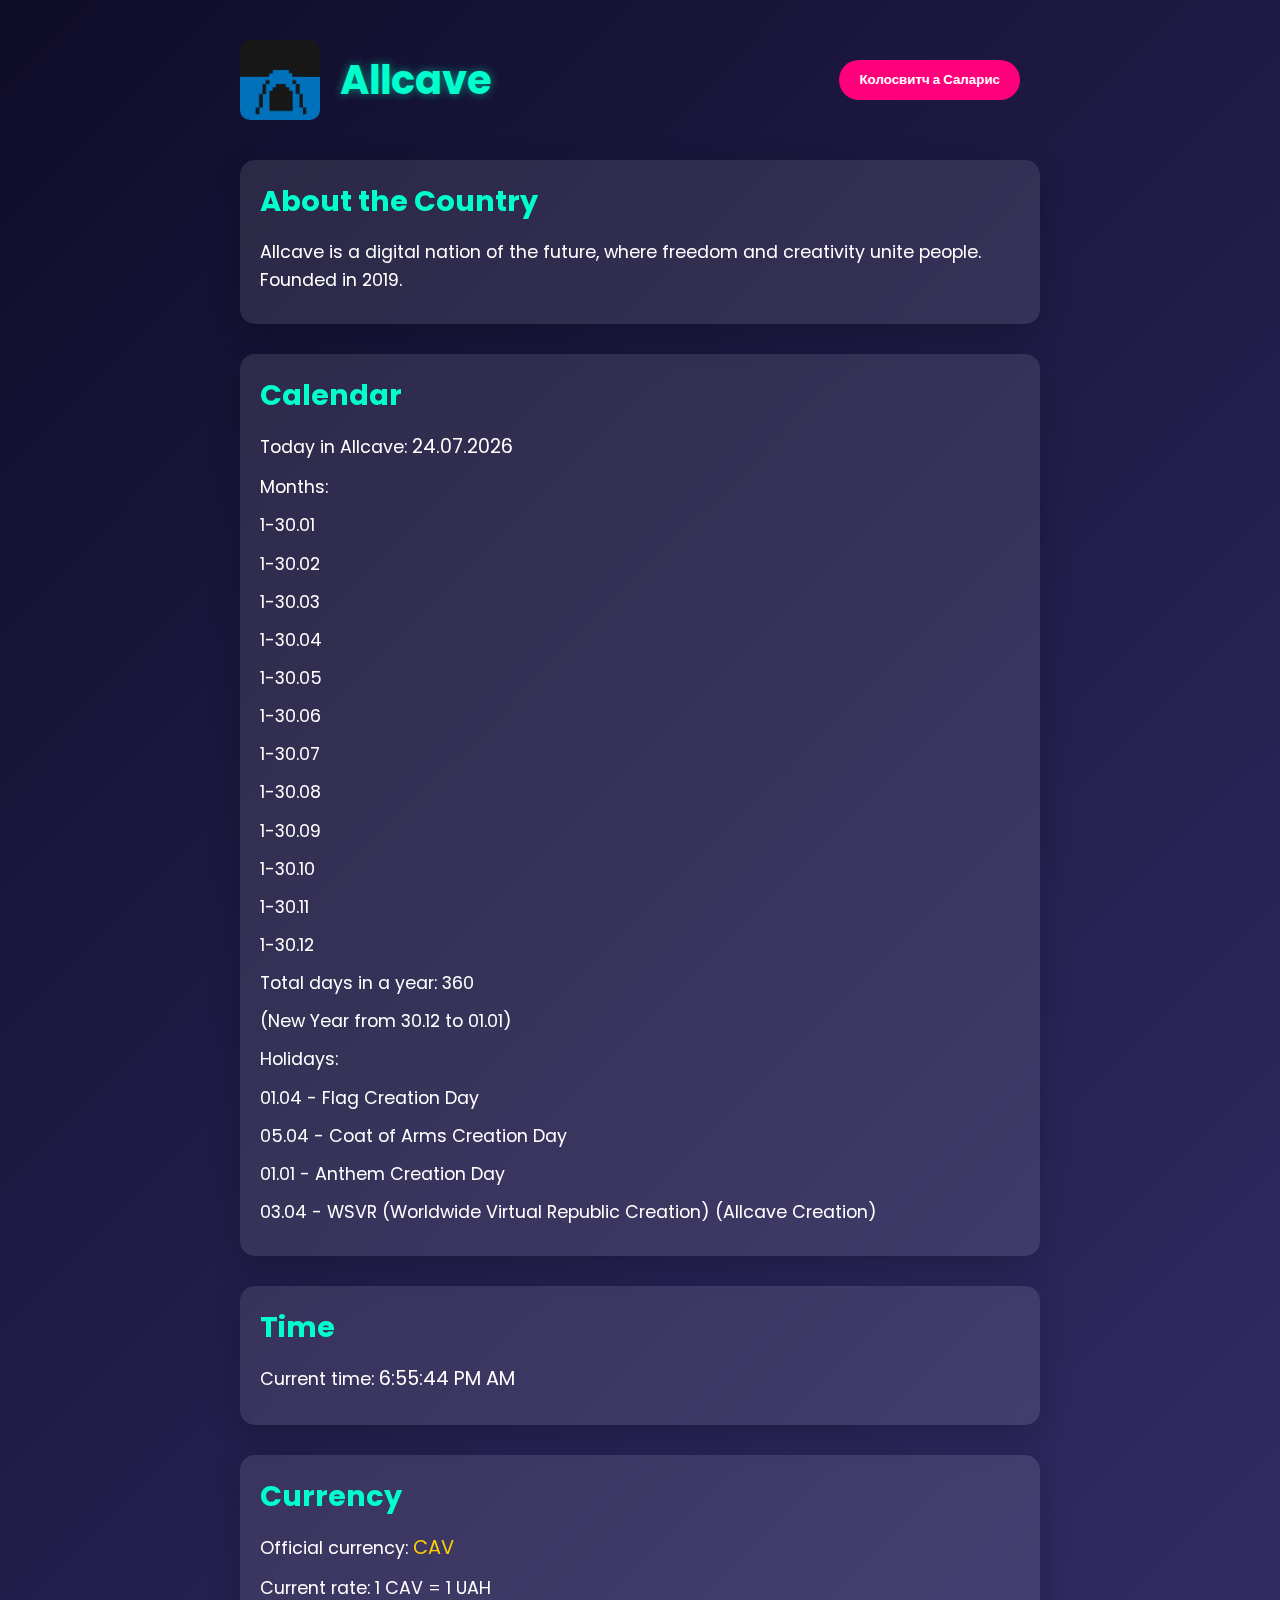
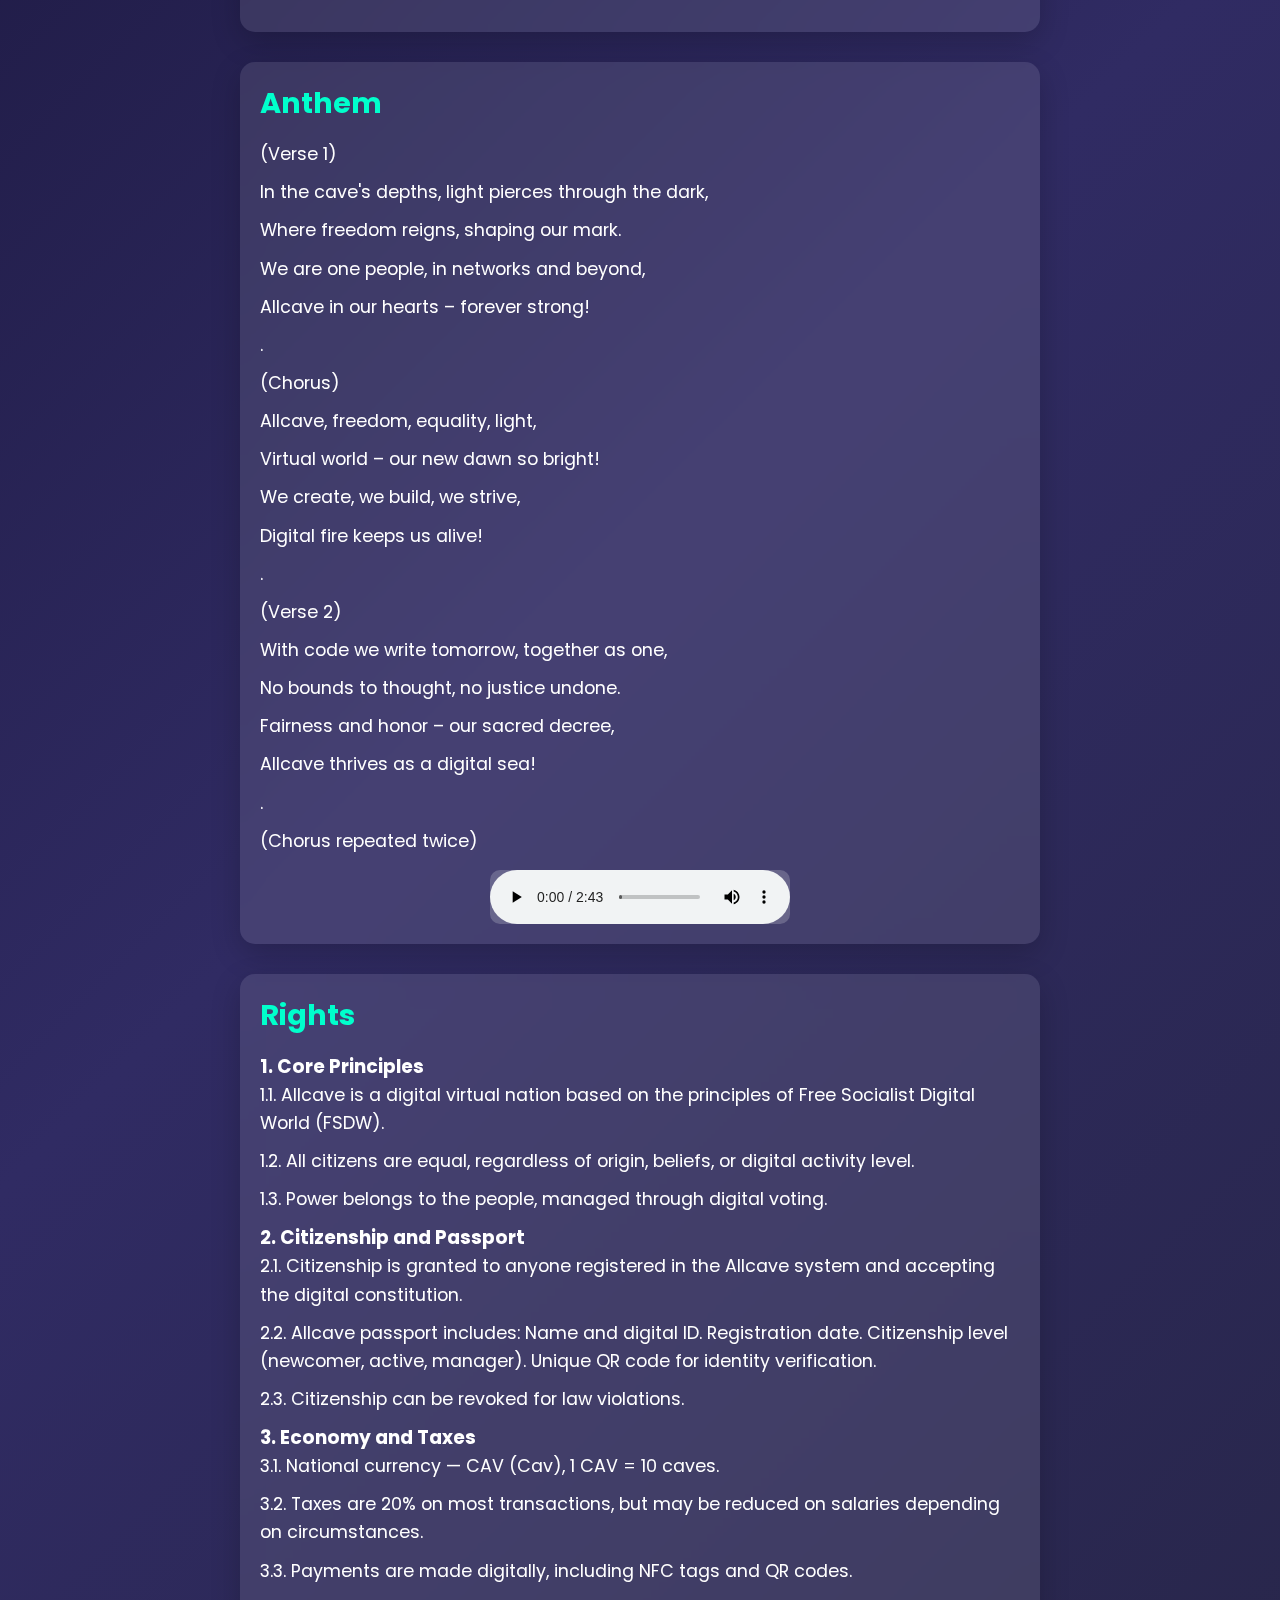
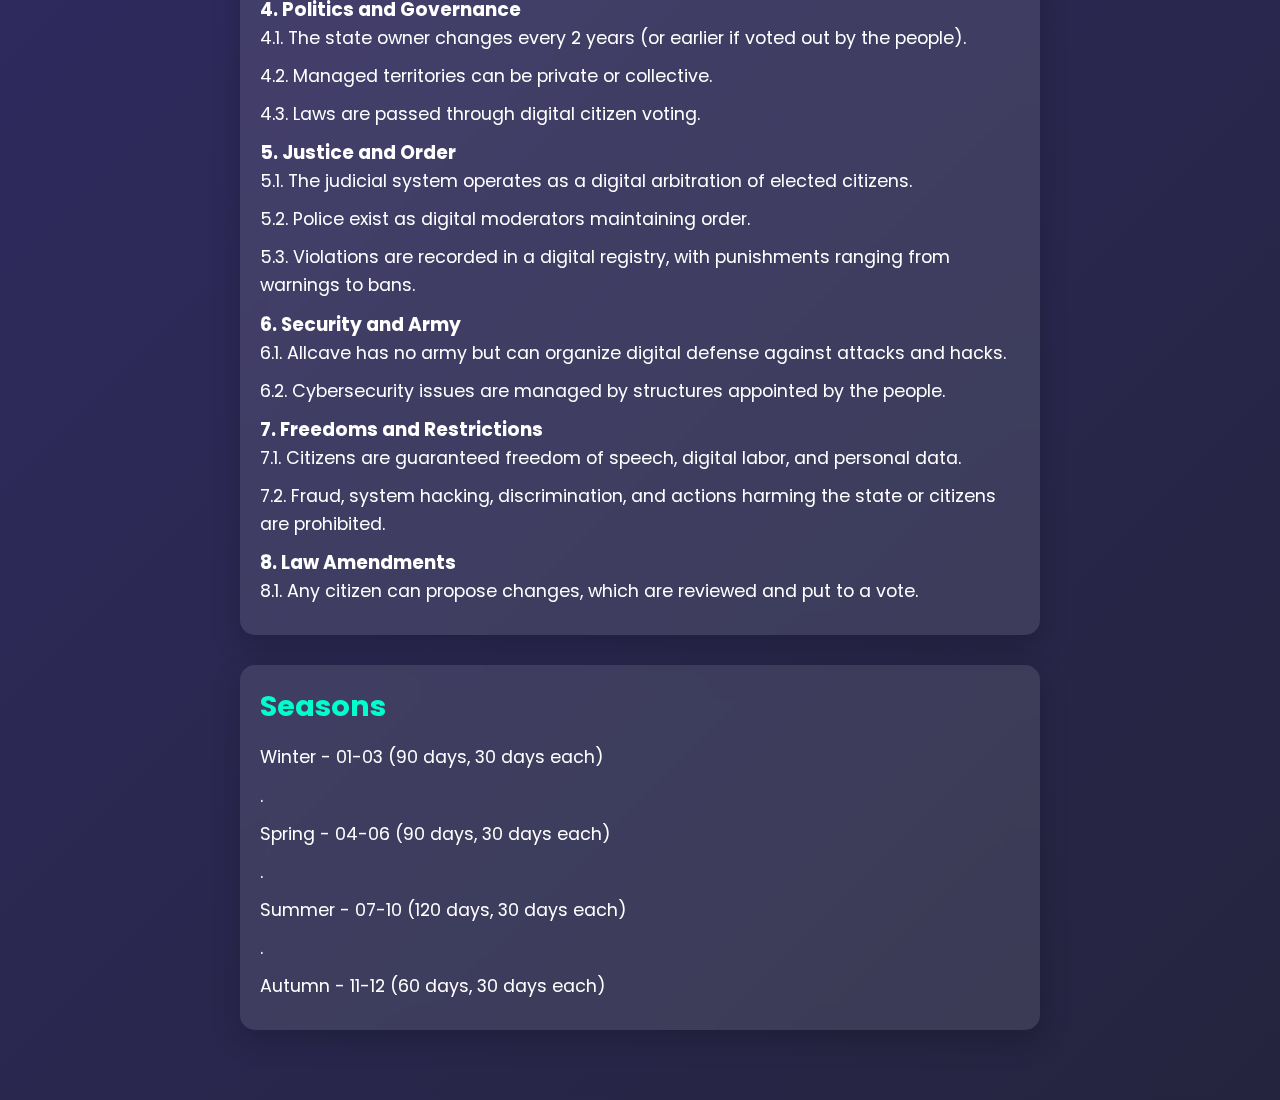
==== ac-us/index.html @ 6de47415 "Add files via upload" ====
<!DOCTYPE html>
<html lang="en">
<head>
    <meta charset="UTF-8">
    <meta name="viewport" content="width=device-width, initial-scale=1.0">
    <title>Allcave (.ppua)</title>
    <link href="https://fonts.googleapis.com/css2?family=Poppins:wght@400;700&display=swap" rel="stylesheet">
    <link rel="icon" href="../photo1.png" type="image/png">
    <link rel="stylesheet" href="../styles.css">
</head>
<body>
    <div class="container">
        <button class="lang-btn" onclick="window.location.href='https://allcave.pp.ua/'">Колосвитч а Саларис</button>
        <div class="header">
            <div class="flag-container">
                <img src="../photo1.png" alt="Flag" class="flag">
                <img src="../photo2.png" alt="Coat of Arms" class="coat">
            </div>
            <h1 class="title" onclick="window.location.href='https://allcave.pp.ua/ac-us/'">Allcave</h1>
        </div>

        <div class="card">
            <h2>About the Country</h2>
            <p>Allcave is a digital nation of the future, where freedom and creativity unite people. Founded in 2019.</p>
        </div>

        <div class="card">
            <h2>Calendar</h2>
            <p>Today in Allcave: <span id="calendar"></span></p>
            <p>Months:</p>
            <p>1-30.01</p>
            <p>1-30.02</p>
            <p>1-30.03</p>
            <p>1-30.04</p>
            <p>1-30.05</p>
            <p>1-30.06</p>
            <p>1-30.07</p>
            <p>1-30.08</p>
            <p>1-30.09</p>
            <p>1-30.10</p>
            <p>1-30.11</p>
            <p>1-30.12</p>
            <p>Total days in a year: 360</p>
            <p>(New Year from 30.12 to 01.01)</p>
            <p>Holidays:</p>
            <p>01.04 - Flag Creation Day</p>
            <p>05.04 - Coat of Arms Creation Day</p>
            <p>01.01 - Anthem Creation Day</p>
            <p>03.04 - WSVR (Worldwide Virtual Republic Creation) (Allcave Creation)</p>
        </div>

        <div class="card">
            <h2>Time</h2>
            <p>Current time: <span id="time"></span></p>
        </div>

        <div class="card">
            <h2>Currency</h2>
            <p>Official currency: <span class="currency">CAV</span></p>
            <p>Current rate: 1 CAV = 1 UAH</p>
        </div>
        
        <div class="card">
            <h2>Anthem</h2>
            <p>(Verse 1)</p>
            <p>In the cave's depths, light pierces through the dark,</p>
            <p>Where freedom reigns, shaping our mark.</p>
            <p>We are one people, in networks and beyond,</p>
            <p>Allcave in our hearts – forever strong!</p>
            <p>.</p>
            <p>(Chorus)</p>
            <p>Allcave, freedom, equality, light,</p>
            <p>Virtual world – our new dawn so bright!</p>
            <p>We create, we build, we strive,</p>
            <p>Digital fire keeps us alive!</p>
            <p>.</p>
            <p>(Verse 2)</p>
            <p>With code we write tomorrow, together as one,</p>
            <p>No bounds to thought, no justice undone.</p>
            <p>Fairness and honor – our sacred decree,</p>
            <p>Allcave thrives as a digital sea!</p>
            <p>.</p>
            <p>(Chorus repeated twice)</p>
            <div class="audio-player">
                <audio controls>
                    <source src="../music.mp3" type="audio/mpeg">
                    Your browser does not support the audio element.
                </audio>
            </div>
        </div>

        <div class="card">
            <h2>Rights</h2>
            <h3>1. Core Principles</h3>
            <p>1.1. Allcave is a digital virtual nation based on the principles of Free Socialist Digital World (FSDW).</p>
            <p>1.2. All citizens are equal, regardless of origin, beliefs, or digital activity level.</p>
            <p>1.3. Power belongs to the people, managed through digital voting.</p>
            <h3>2. Citizenship and Passport</h3>
            <p>2.1. Citizenship is granted to anyone registered in the Allcave system and accepting the digital constitution.</p>
            <p>2.2. Allcave passport includes: Name and digital ID. Registration date. Citizenship level (newcomer, active, manager). Unique QR code for identity verification.</p>
            <p>2.3. Citizenship can be revoked for law violations.</p>
            <h3>3. Economy and Taxes</h3>
            <p>3.1. National currency — CAV (Cav), 1 CAV = 10 caves.</p>
            <p>3.2. Taxes are 20% on most transactions, but may be reduced on salaries depending on circumstances.</p>
            <p>3.3. Payments are made digitally, including NFC tags and QR codes.</p>
            <h3>4. Politics and Governance</h3>
            <p>4.1. The state owner changes every 2 years (or earlier if voted out by the people).</p>
            <p>4.2. Managed territories can be private or collective.</p>
            <p>4.3. Laws are passed through digital citizen voting.</p>
            <h3>5. Justice and Order</h3>
            <p>5.1. The judicial system operates as a digital arbitration of elected citizens.</p>
            <p>5.2. Police exist as digital moderators maintaining order.</p>
            <p>5.3. Violations are recorded in a digital registry, with punishments ranging from warnings to bans.</p>
            <h3>6. Security and Army</h3>
            <p>6.1. Allcave has no army but can organize digital defense against attacks and hacks.</p>
            <p>6.2. Cybersecurity issues are managed by structures appointed by the people.</p>
            <h3>7. Freedoms and Restrictions</h3>
            <p>7.1. Citizens are guaranteed freedom of speech, digital labor, and personal data.</p>
            <p>7.2. Fraud, system hacking, discrimination, and actions harming the state or citizens are prohibited.</p>
            <h3>8. Law Amendments</h3>
            <p>8.1. Any citizen can propose changes, which are reviewed and put to a vote.</p>
        </div>
        
        <div class="card">
            <h2>Seasons</h2>
            <p>Winter - 01-03 (90 days, 30 days each)</p>
            <p>.</p>
            <p>Spring - 04-06 (90 days, 30 days each)</p>
            <p>.</p>
            <p>Summer - 07-10 (120 days, 30 days each)</p>
            <p>.</p>
            <p>Autumn - 11-12 (60 days, 30 days each)</p>
        </div>
    </div>
    <script src="../script.js"></script>
</body>
</html>
---- styles.css ----
* {
    margin: 0;
    padding: 0;
    box-sizing: border-box;
    font-family: 'Poppins', sans-serif;
}

body {
    background: linear-gradient(135deg, #0f0c29, #302b63, #24243e);
    color: #ffffff;
    min-height: 100vh;
    padding: 40px;
}

.container {
    max-width: 800px;
    margin: 0 auto;
    position: relative;
}

.header {
    display: flex;
    align-items: center;
    margin-bottom: 40px;
    flex-wrap: wrap;
}

.flag-container {
    position: relative;
    width: 80px;
    height: 80px;
    cursor: pointer;
    transition: transform 0.5s ease;
}

.flag-container img {
    width: 100%;
    height: 100%;
    border-radius: 10px;
    object-fit: cover;
    transition: opacity 0.3s ease;
}

.flag-container .coat {
    position: absolute;
    top: 0;
    left: 0;
    opacity: 0;
    transform: rotateY(90deg);
}

.flag-container.active .flag {
    opacity: 0;
    transform: rotateY(90deg);
}

.flag-container.active .coat {
    opacity: 1;
    transform: rotateY(0deg);
}

.title {
    font-size: 2.5em;
    margin-left: 20px;
    color: #00ffcc;
    text-shadow: 0 0 10px rgba(0, 255, 204, 0.5);
    cursor: pointer;
    transition: transform 0.3s ease;
}

.title:hover {
    transform: scale(1.05);
}

.lang-btn {
    background: #ff007a;
    border: none;
    padding: 10px 20px;
    border-radius: 25px;
    color: #fff;
    font-weight: bold;
    cursor: pointer;
    transition: all 0.3s ease;
    position: absolute;
    top: 20px;
    right: 20px;
}

.lang-btn:hover {
    background: #cc0066;
    transform: translateY(-2px);
}

.card {
    background: rgba(255, 255, 255, 0.1);
    padding: 20px;
    border-radius: 15px;
    box-shadow: 0 10px 30px rgba(0, 0, 0, 0.2);
    backdrop-filter: blur(10px);
    margin-bottom: 30px;
    animation: slideIn 0.5s ease forwards;
}

@keyframes slideIn {
    from { opacity: 0; transform: translateY(50px); }
    to { opacity: 1; transform: translateY(0); }
}

.card h2 {
    font-size: 1.8em;
    color: #00ffcc;
    margin-bottom: 15px;
}

.card p, .card span {
    font-size: 1.1em;
    line-height: 1.6;
    margin-bottom: 10px;
}

.currency {
    font-size: 1.5em;
    color: #ffcc00;
    animation: spin 4s infinite linear;
}

@keyframes spin {
    0% { transform: rotate(0deg); }
    100% { transform: rotate(360deg); }
}

.rights h3 {
    color: #ffcc00;
    margin: 15px 0 10px;
}

/* Стили для аудиоплеера */
.audio-player {
    margin-top: 15px;
    display: flex;
    justify-content: center;
}

audio {
    width: 100%;
    max-width: 300px;
    background: rgba(255, 255, 255, 0.2);
    border-radius: 10px;
    outline: none;
}

/* Мобильная версия */
@media (max-width: 768px) {
    .header {
        flex-direction: column;
        align-items: flex-start;
    }

    .title {
        margin-left: 0;
        margin-top: 20px;
    }

    .lang-btn {
        position: static;
        margin-top: 20px;
        width: 100%;
        text-align: center;
    }

    .flag-container {
        margin-bottom: 20px;
    }
}
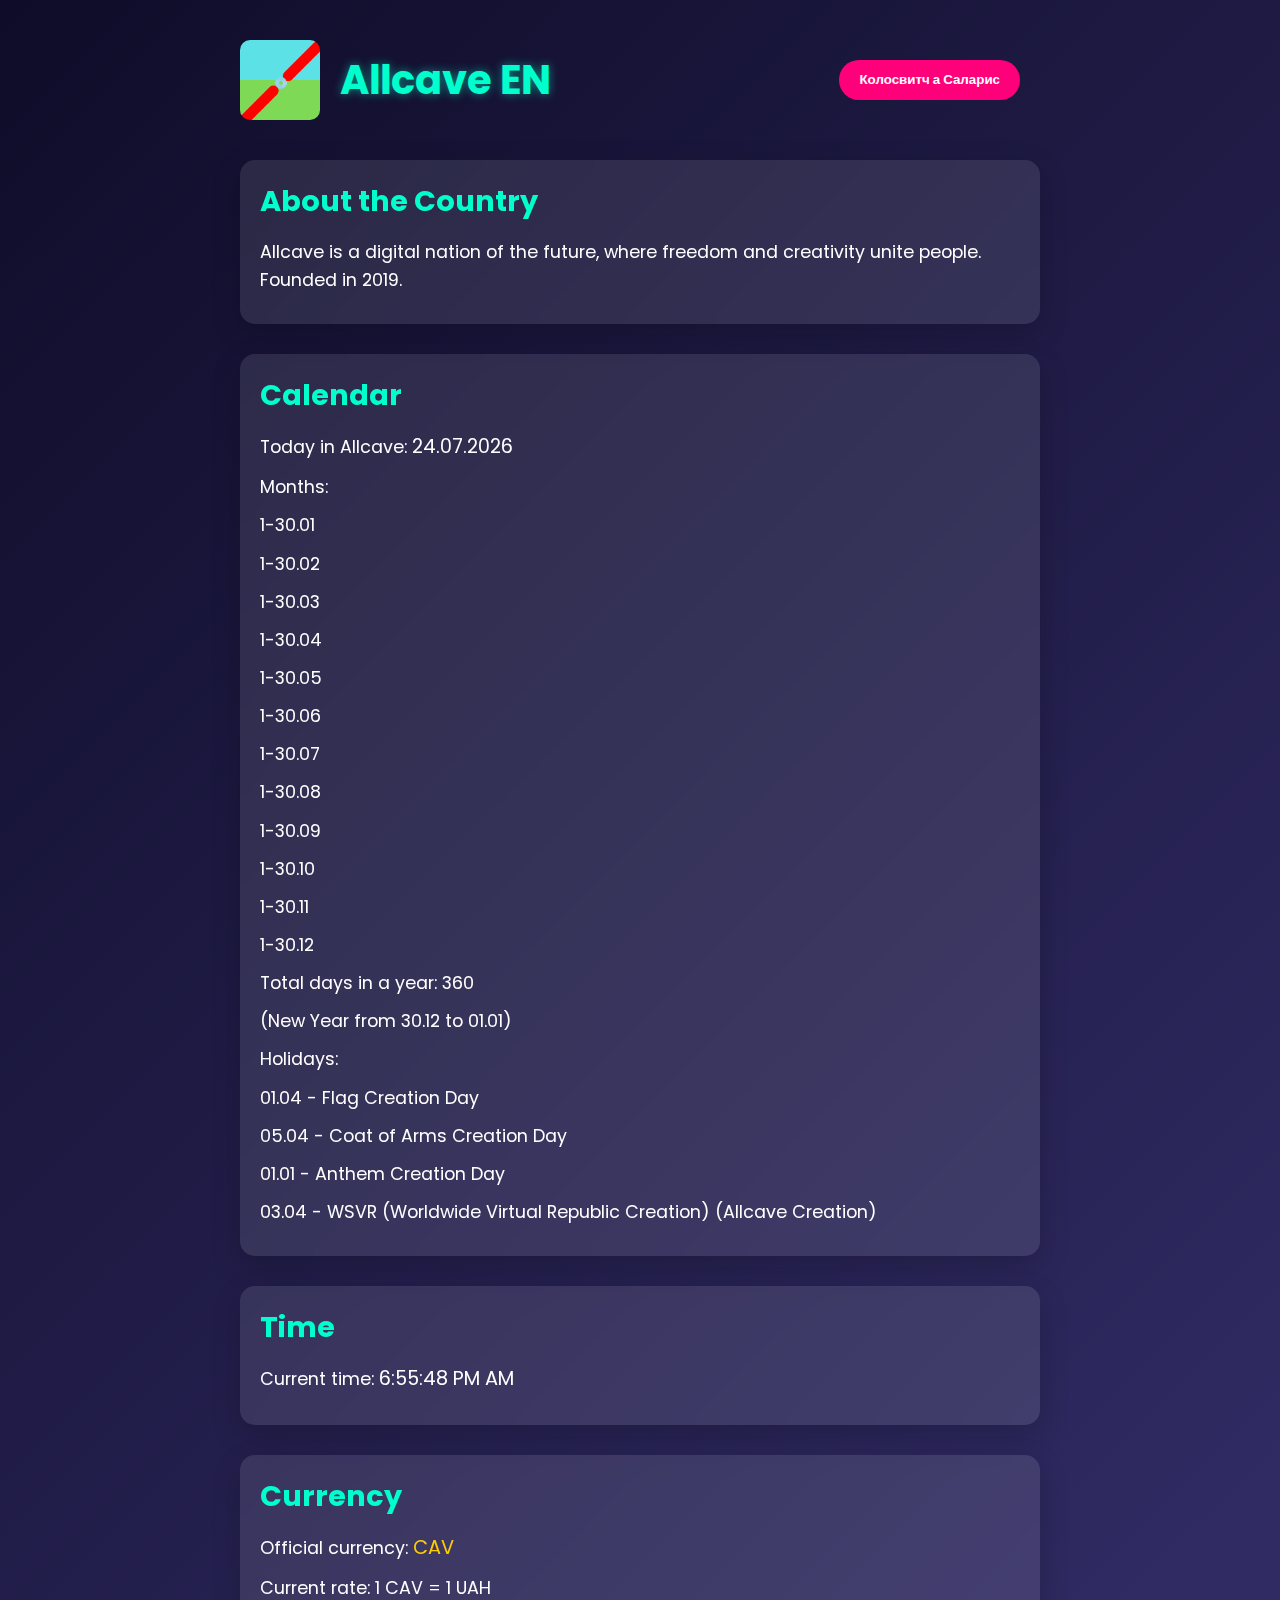
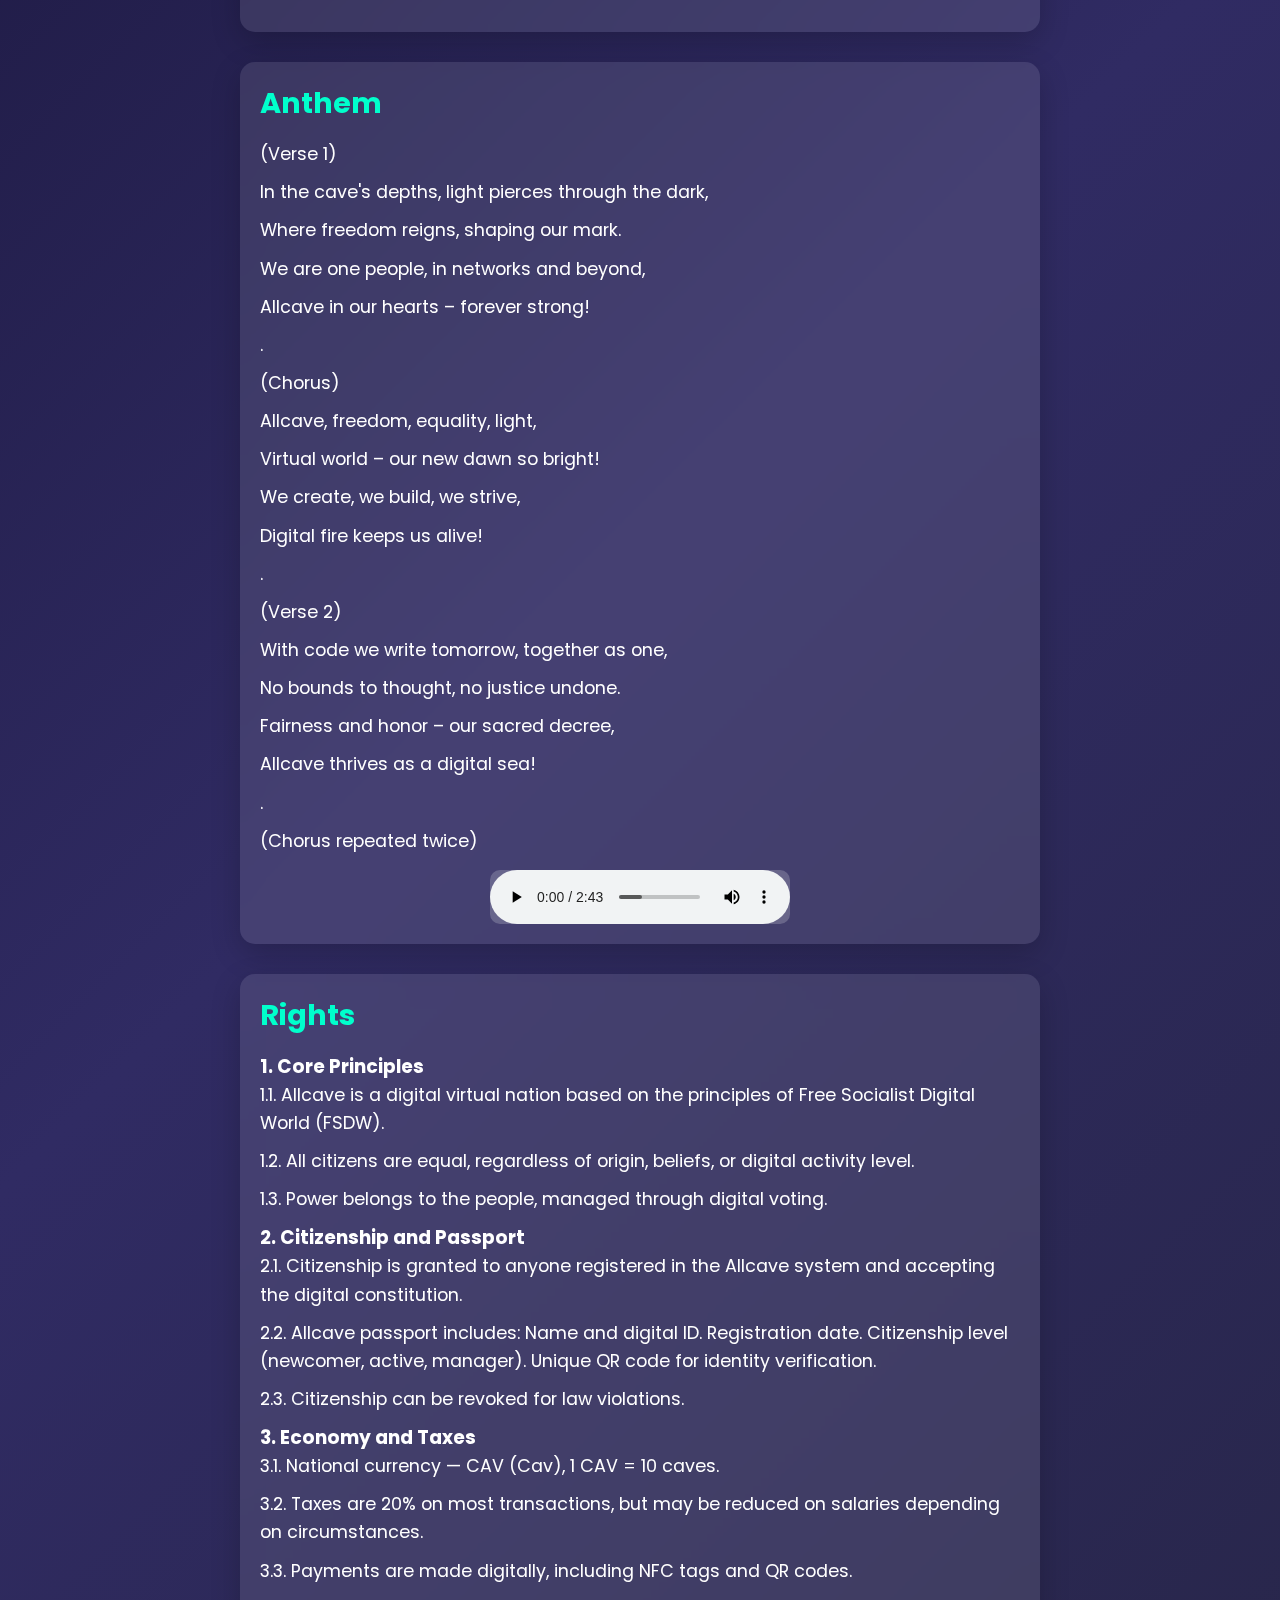
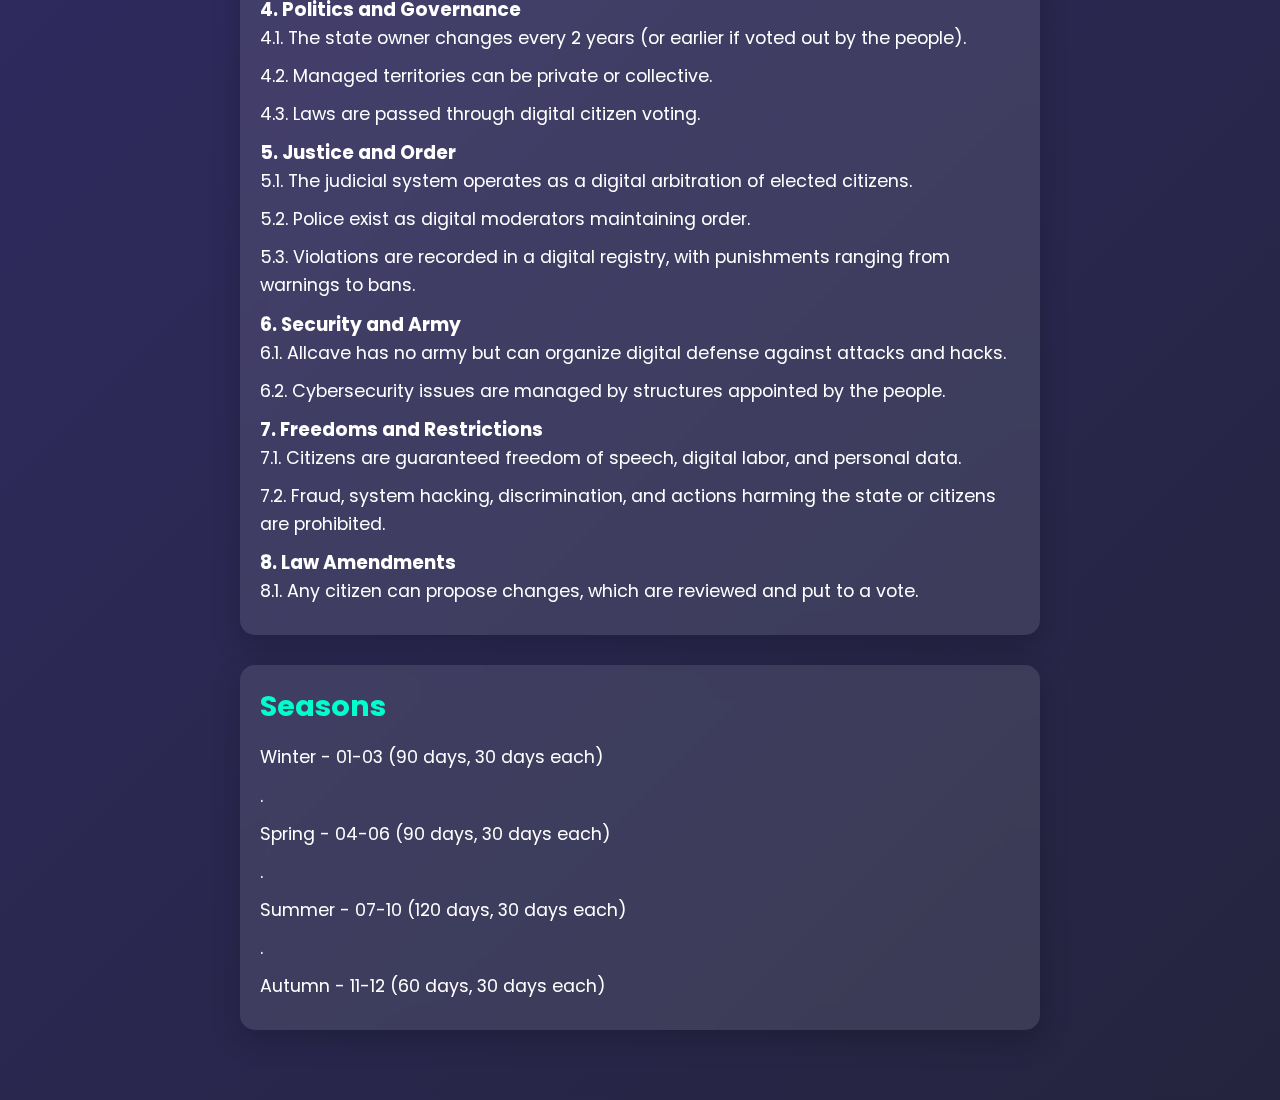
==== commit 4ab1d02a: "C-Play321" ====
--- a/ac-us/index.html
+++ b/ac-us/index.html
@@ -3,7 +3,7 @@
 <head>
     <meta charset="UTF-8">
     <meta name="viewport" content="width=device-width, initial-scale=1.0">
-    <title>Allcave (.ppua)</title>
+    <title>Allcave EN (.ppua)</title>
     <link href="https://fonts.googleapis.com/css2?family=Poppins:wght@400;700&display=swap" rel="stylesheet">
     <link rel="icon" href="../photo1.png" type="image/png">
     <link rel="stylesheet" href="../styles.css">
@@ -16,7 +16,7 @@
                 <img src="../photo1.png" alt="Flag" class="flag">
                 <img src="../photo2.png" alt="Coat of Arms" class="coat">
             </div>
-            <h1 class="title" onclick="window.location.href='https://allcave.pp.ua/ac-us/'">Allcave</h1>
+            <h1 class="title" onclick="window.location.href='https://allcave.pp.ua/ac-us/'">Allcave EN</h1>
         </div>
 
         <div class="card">
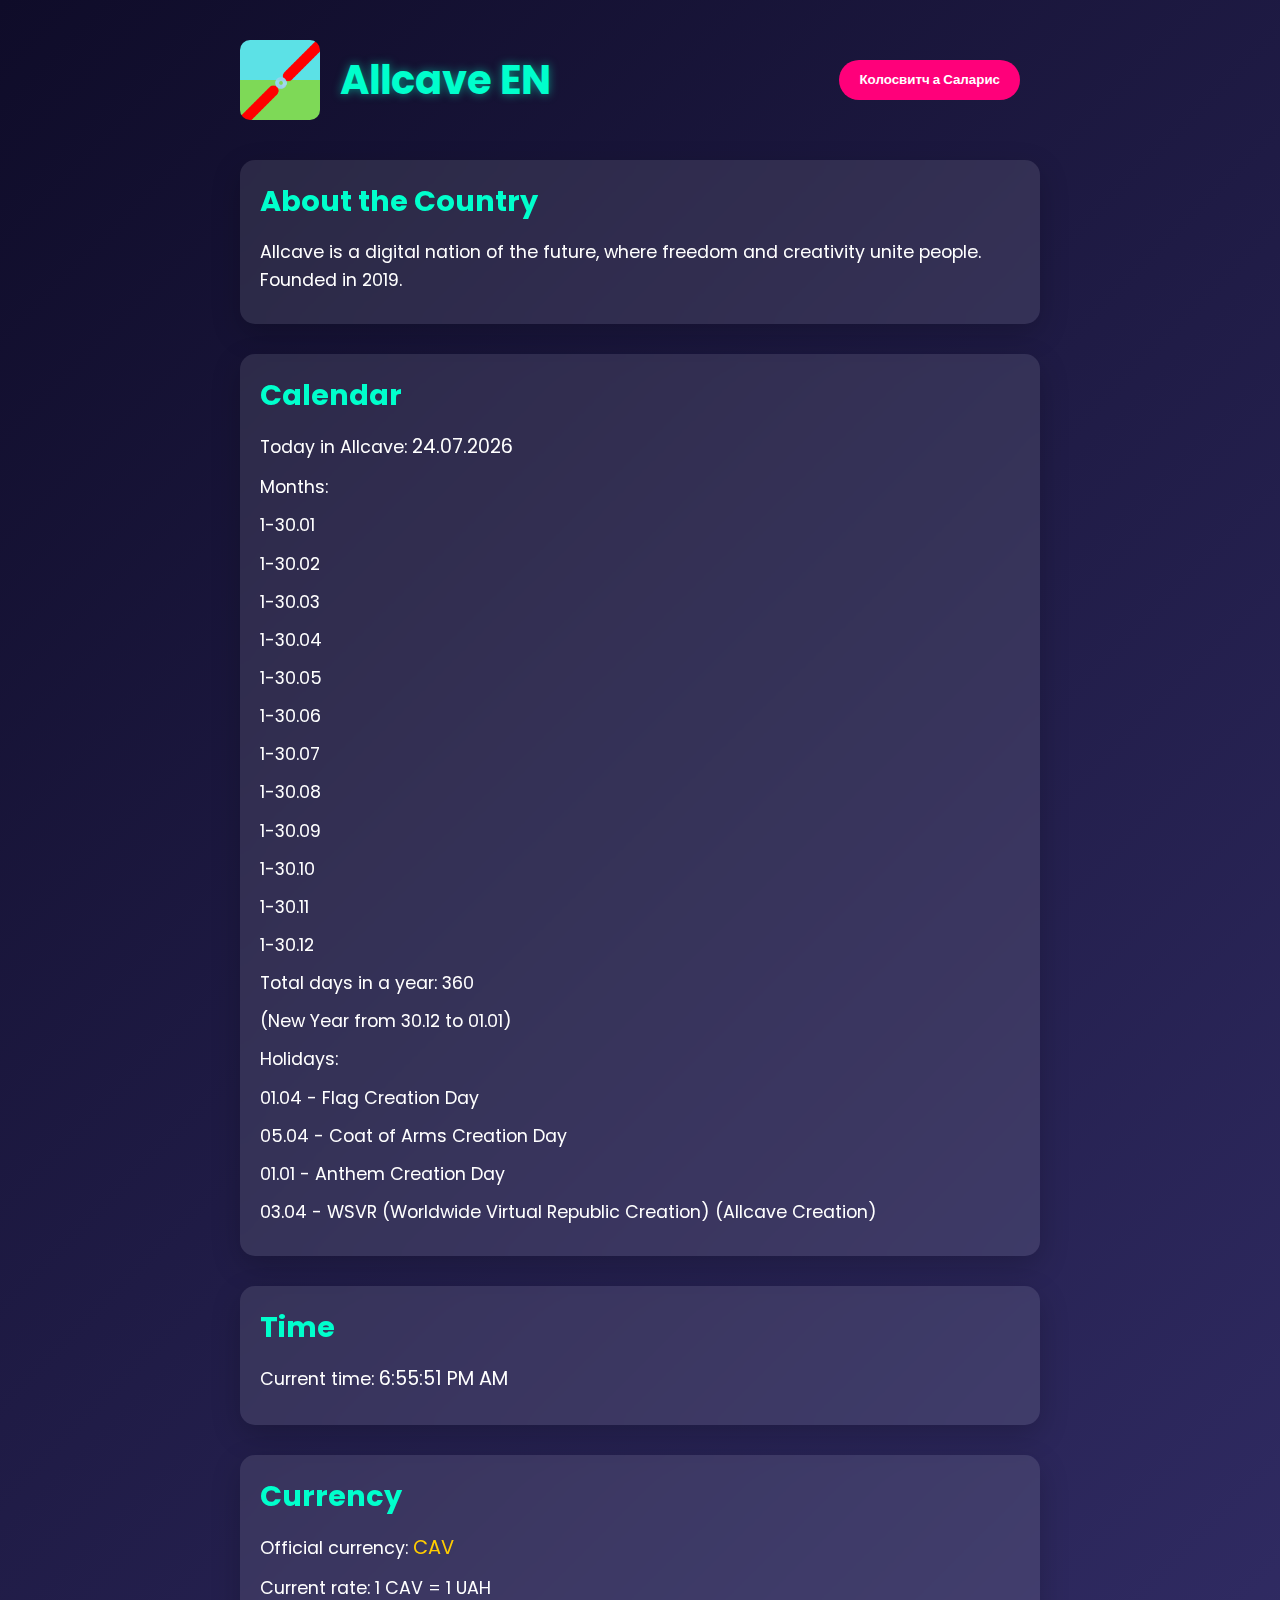
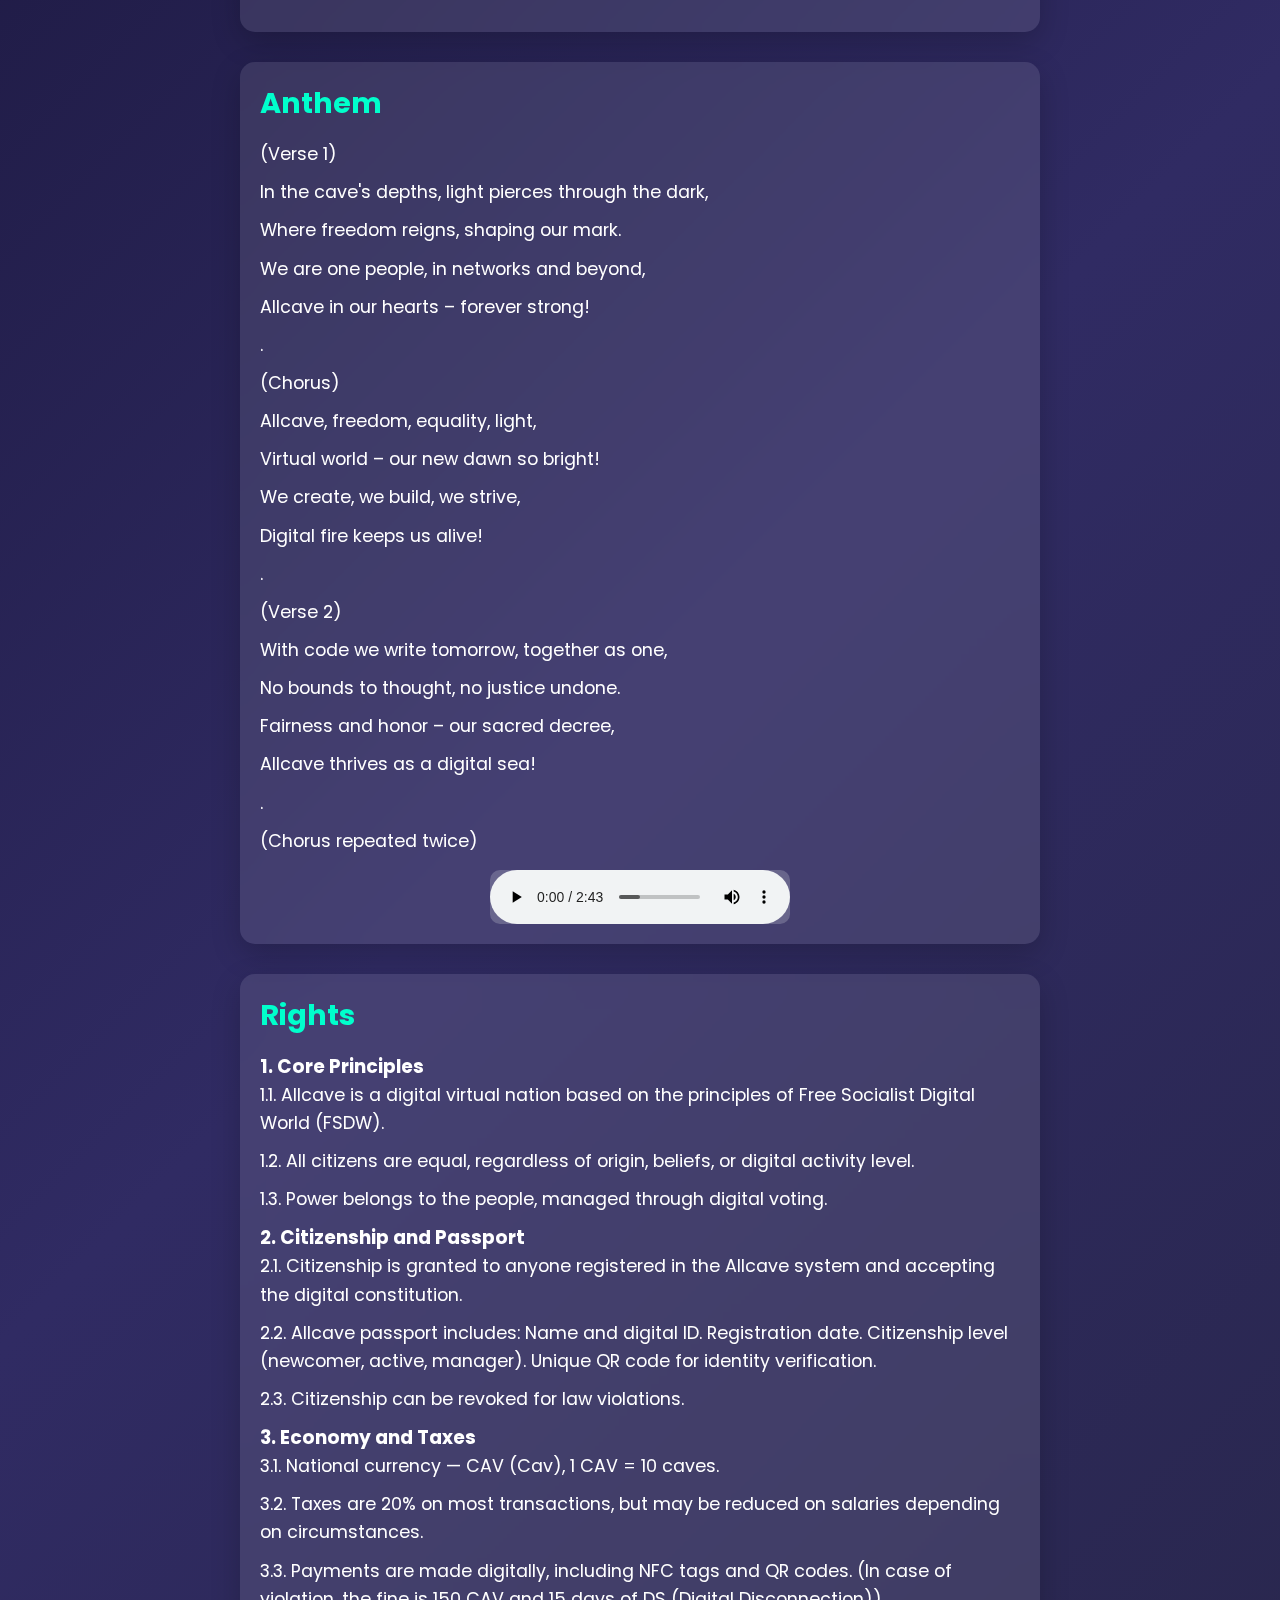
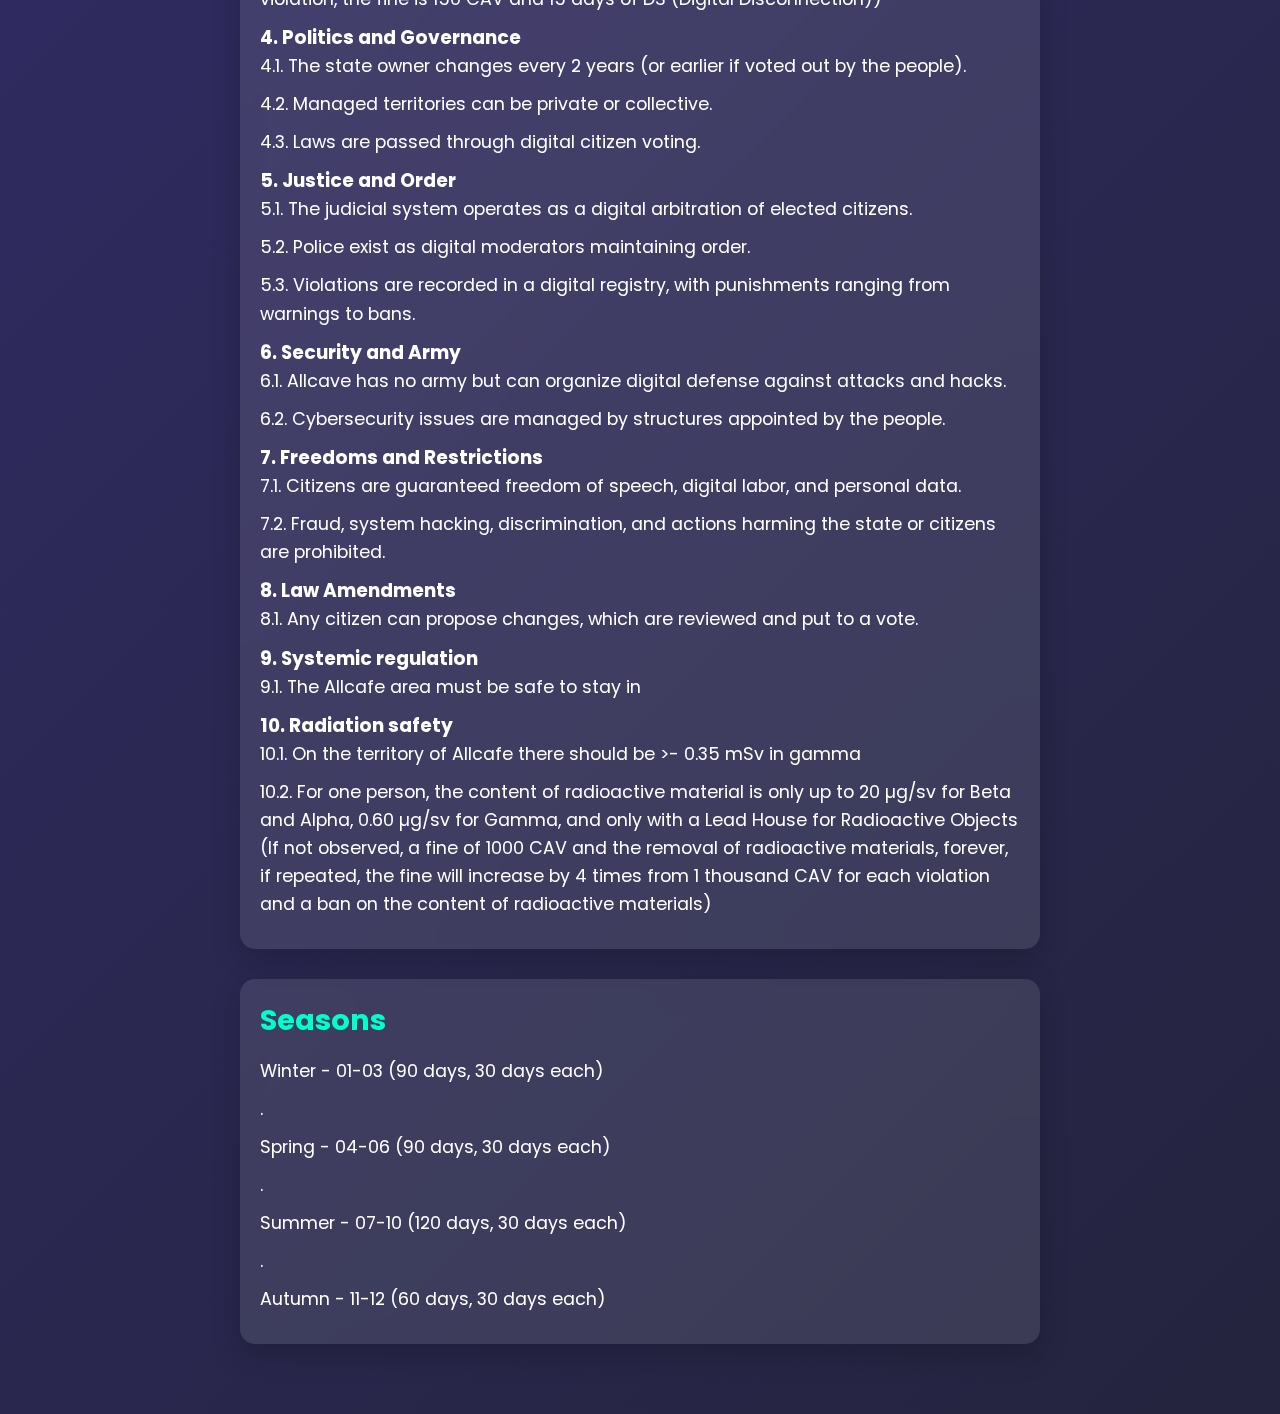
==== commit 8a720041: "NPS" ====
--- a/ac-us/index.html
+++ b/ac-us/index.html
@@ -102,7 +102,7 @@
             <h3>3. Economy and Taxes</h3>
             <p>3.1. National currency — CAV (Cav), 1 CAV = 10 caves.</p>
             <p>3.2. Taxes are 20% on most transactions, but may be reduced on salaries depending on circumstances.</p>
-            <p>3.3. Payments are made digitally, including NFC tags and QR codes.</p>
+            <p>3.3. Payments are made digitally, including NFC tags and QR codes. (In case of violation, the fine is 150 CAV and 15 days of DS (Digital Disconnection))</p>
             <h3>4. Politics and Governance</h3>
             <p>4.1. The state owner changes every 2 years (or earlier if voted out by the people).</p>
             <p>4.2. Managed territories can be private or collective.</p>
@@ -119,6 +119,11 @@
             <p>7.2. Fraud, system hacking, discrimination, and actions harming the state or citizens are prohibited.</p>
             <h3>8. Law Amendments</h3>
             <p>8.1. Any citizen can propose changes, which are reviewed and put to a vote.</p>
+            <h3>9. Systemic regulation</h3>
+            <p>9.1. The Allcafe area must be safe to stay in</p>
+            <h3>10. Radiation safety</h3>
+            <p>10.1. On the territory of Allcafe there should be >- 0.35 mSv in gamma</p>
+            <p>10.2. For one person, the content of radioactive material is only up to 20 µg/sv for Beta and Alpha, 0.60 µg/sv for Gamma, and only with a Lead House for Radioactive Objects (If not observed, a fine of 1000 CAV and the removal of radioactive materials, forever, if repeated, the fine will increase by 4 times from 1 thousand CAV for each violation and a ban on the content of radioactive materials)</p>
         </div>
         
         <div class="card">
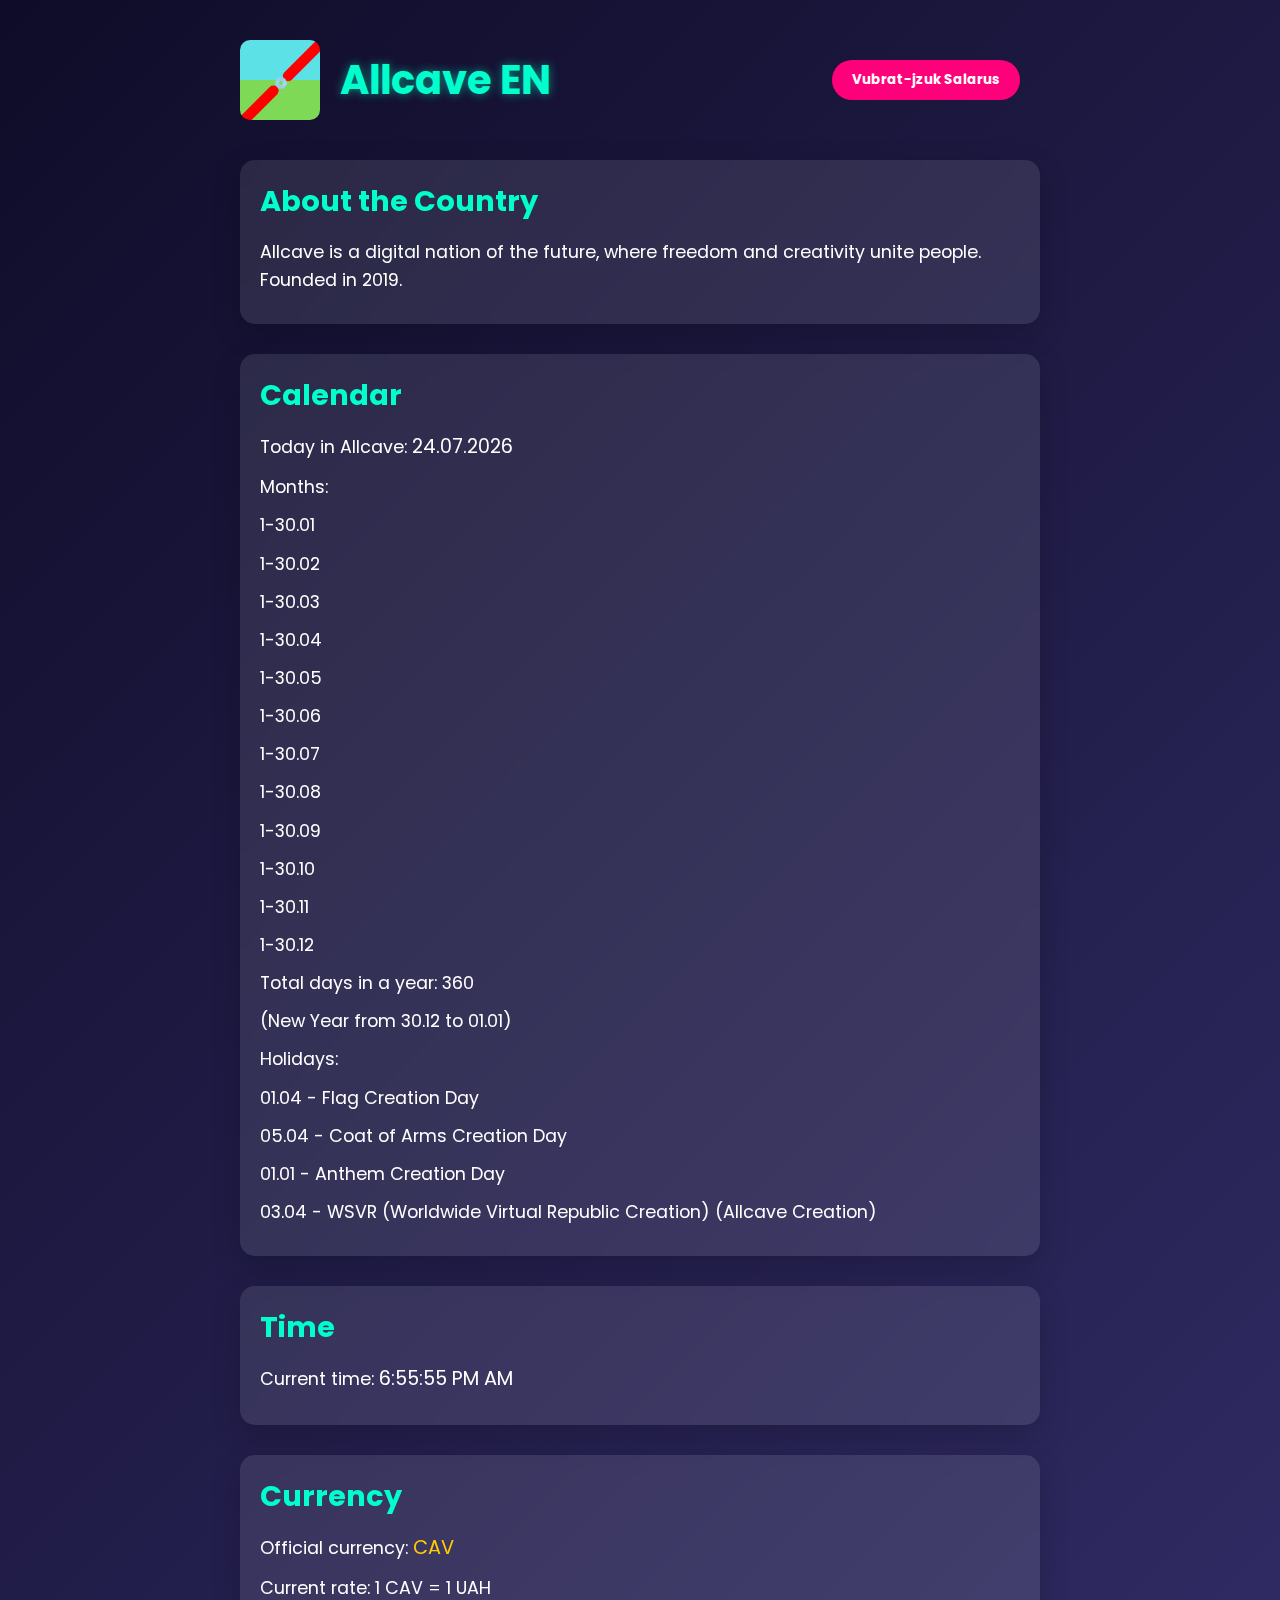
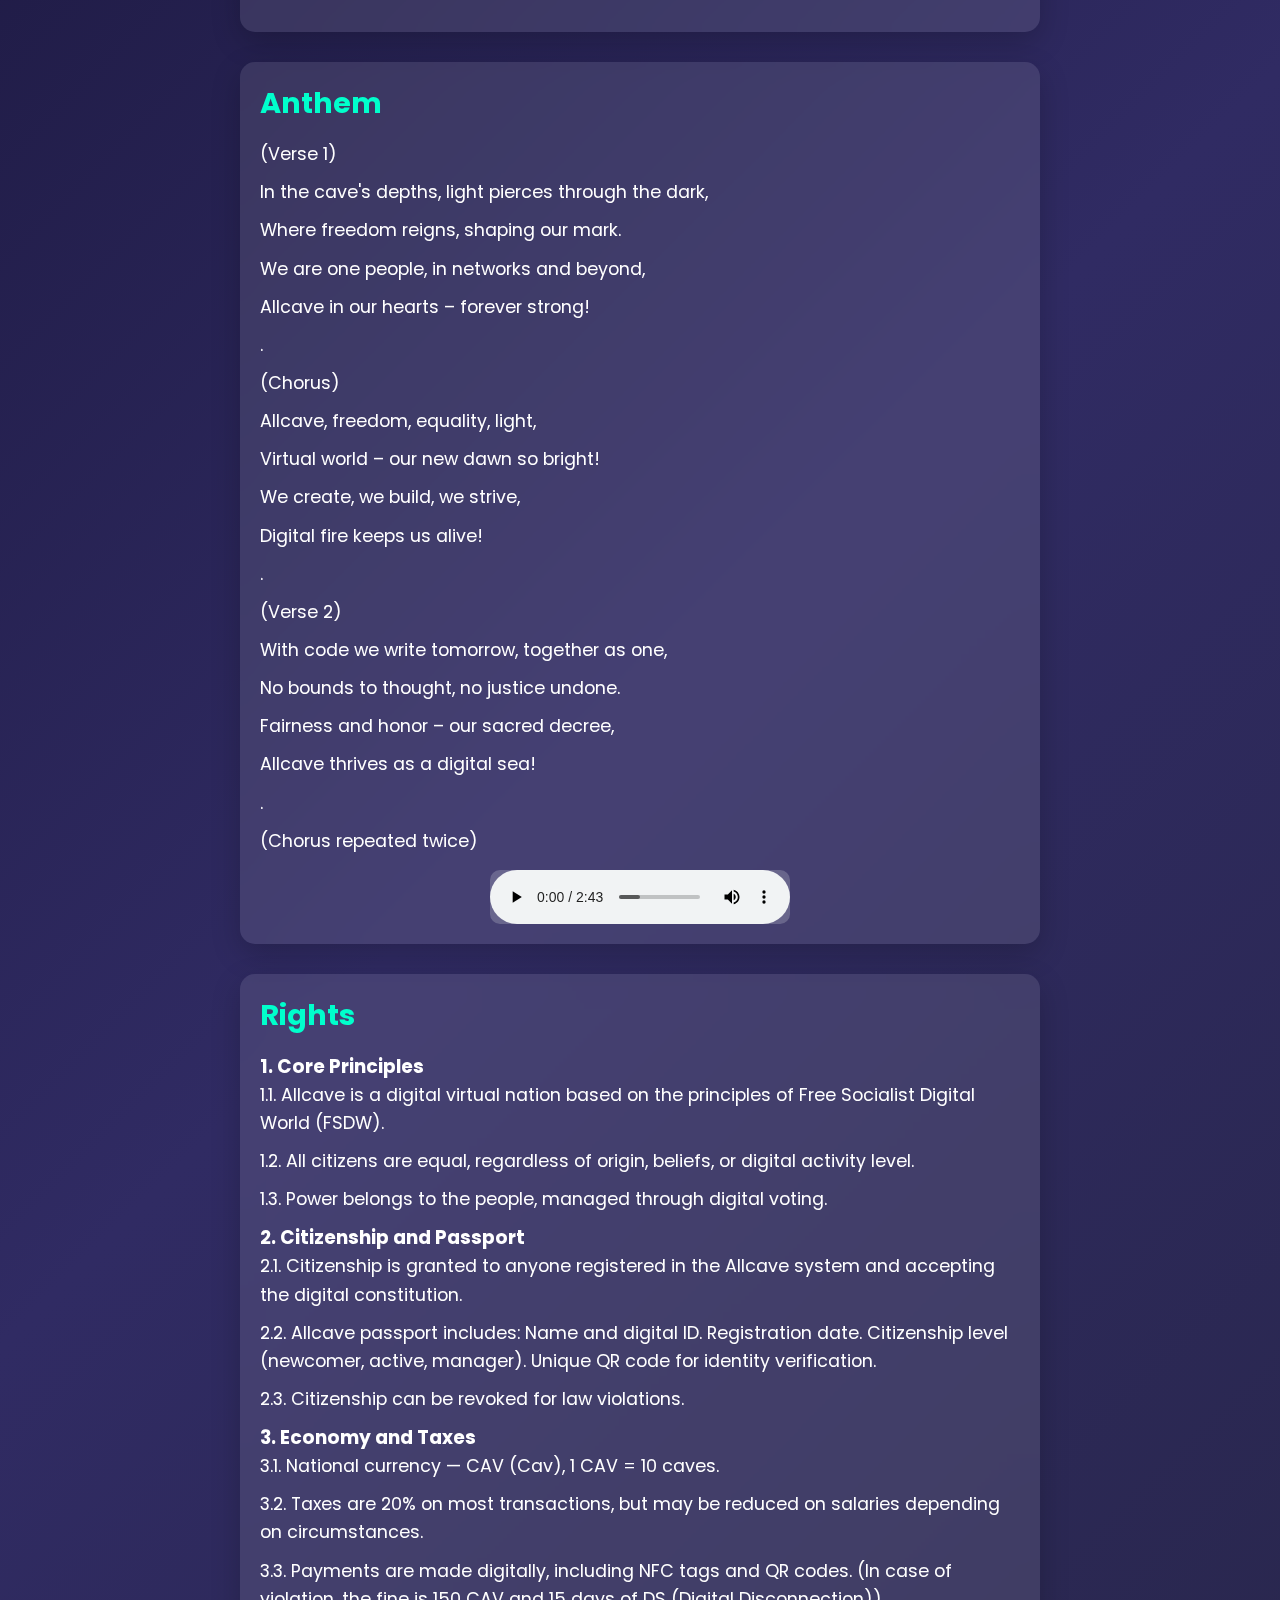
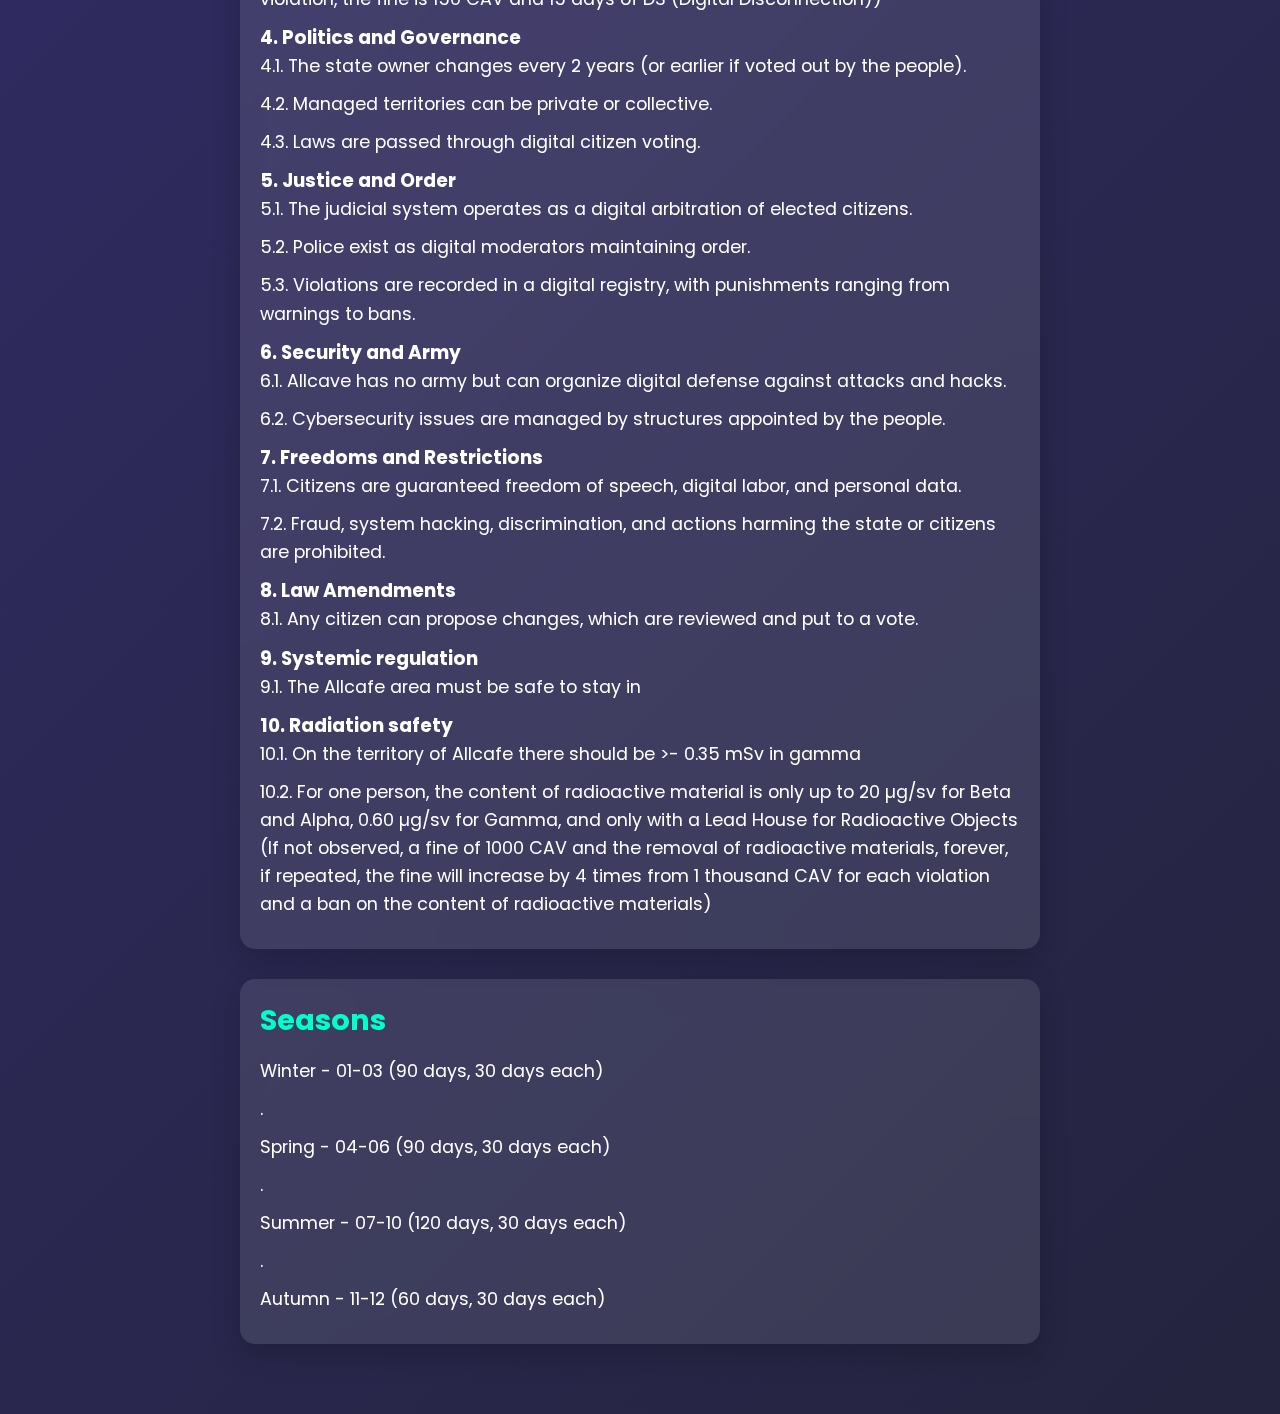
==== commit 188c36e9: "NEW LAUNDENS!!!!" ====
--- a/ac-us/index.html
+++ b/ac-us/index.html
@@ -10,7 +10,7 @@
 </head>
 <body>
     <div class="container">
-        <button class="lang-btn" onclick="window.location.href='https://allcave.pp.ua/'">Колосвитч а Саларис</button>
+        <button class="lang-btn" onclick="window.location.href='https://allcave.pp.ua/'">Vubrat-jzuk Salarus</button>
         <div class="header">
             <div class="flag-container">
                 <img src="../photo1.png" alt="Flag" class="flag">
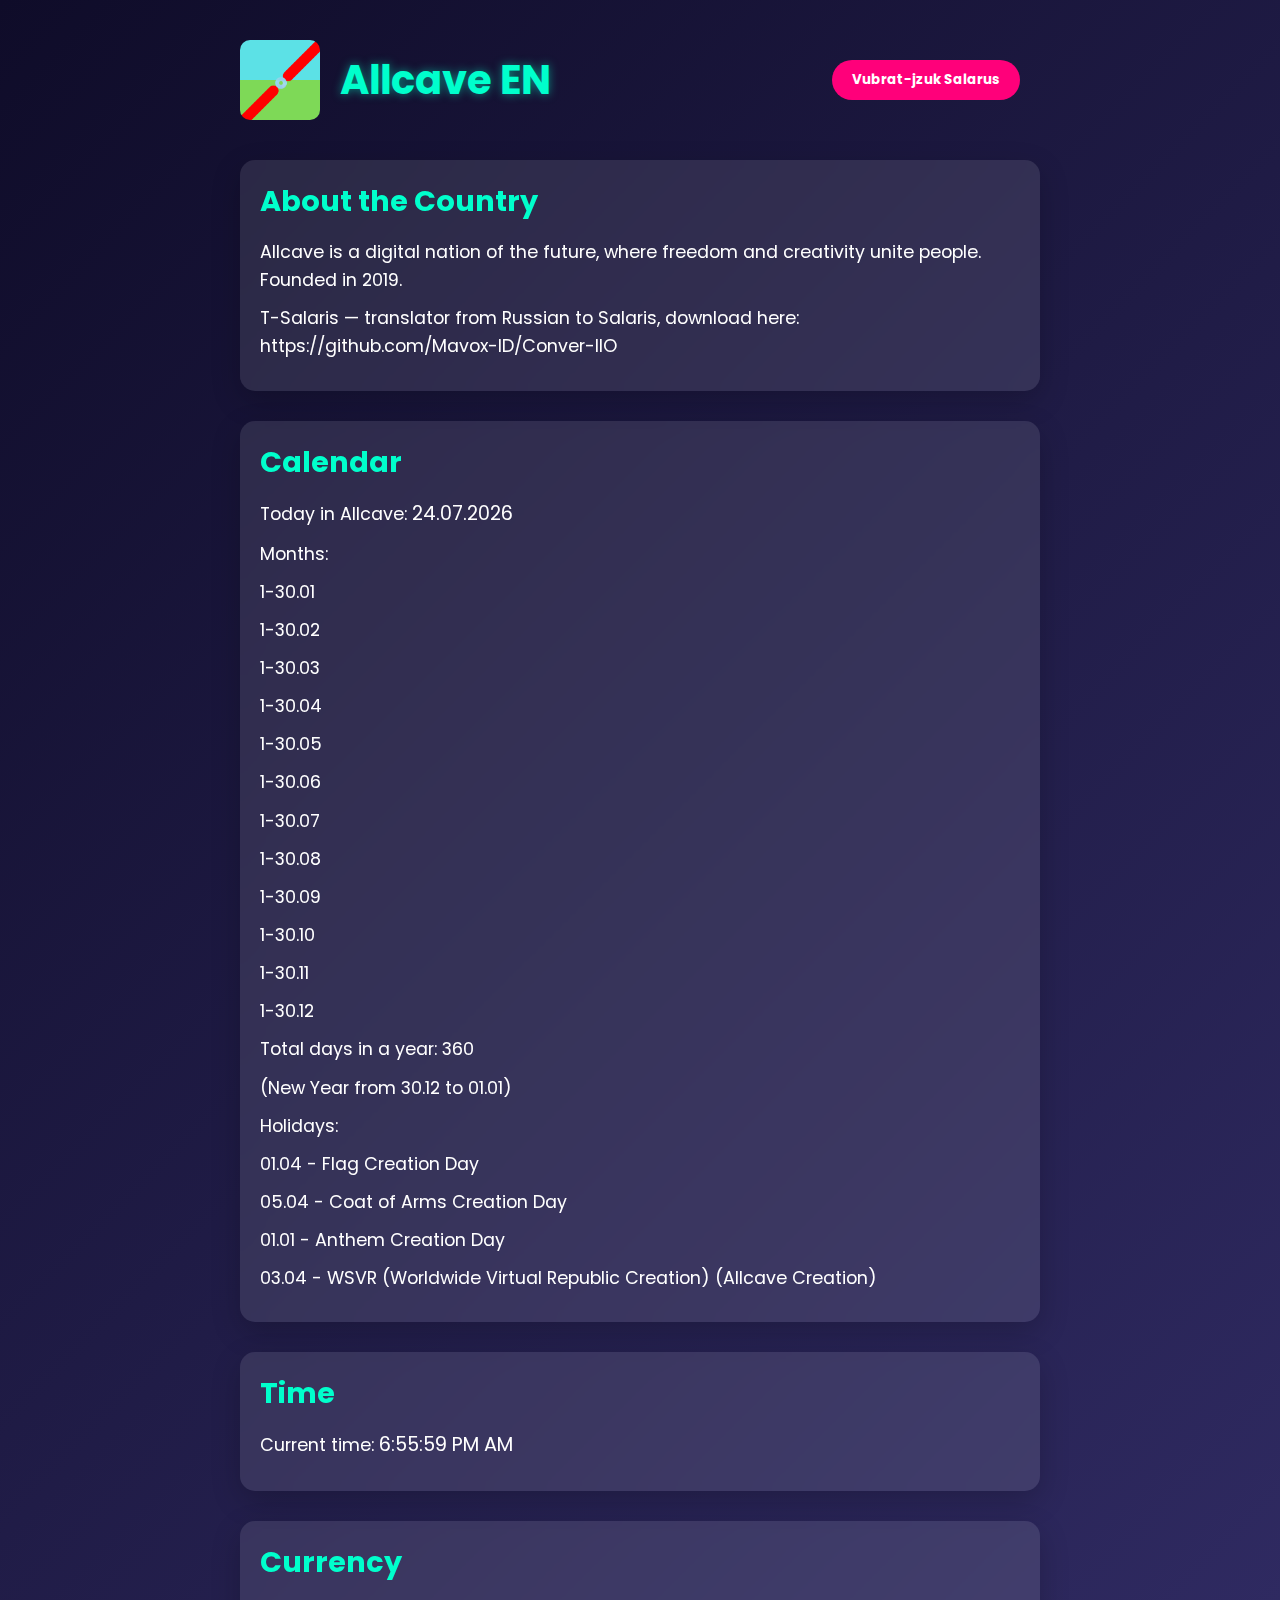
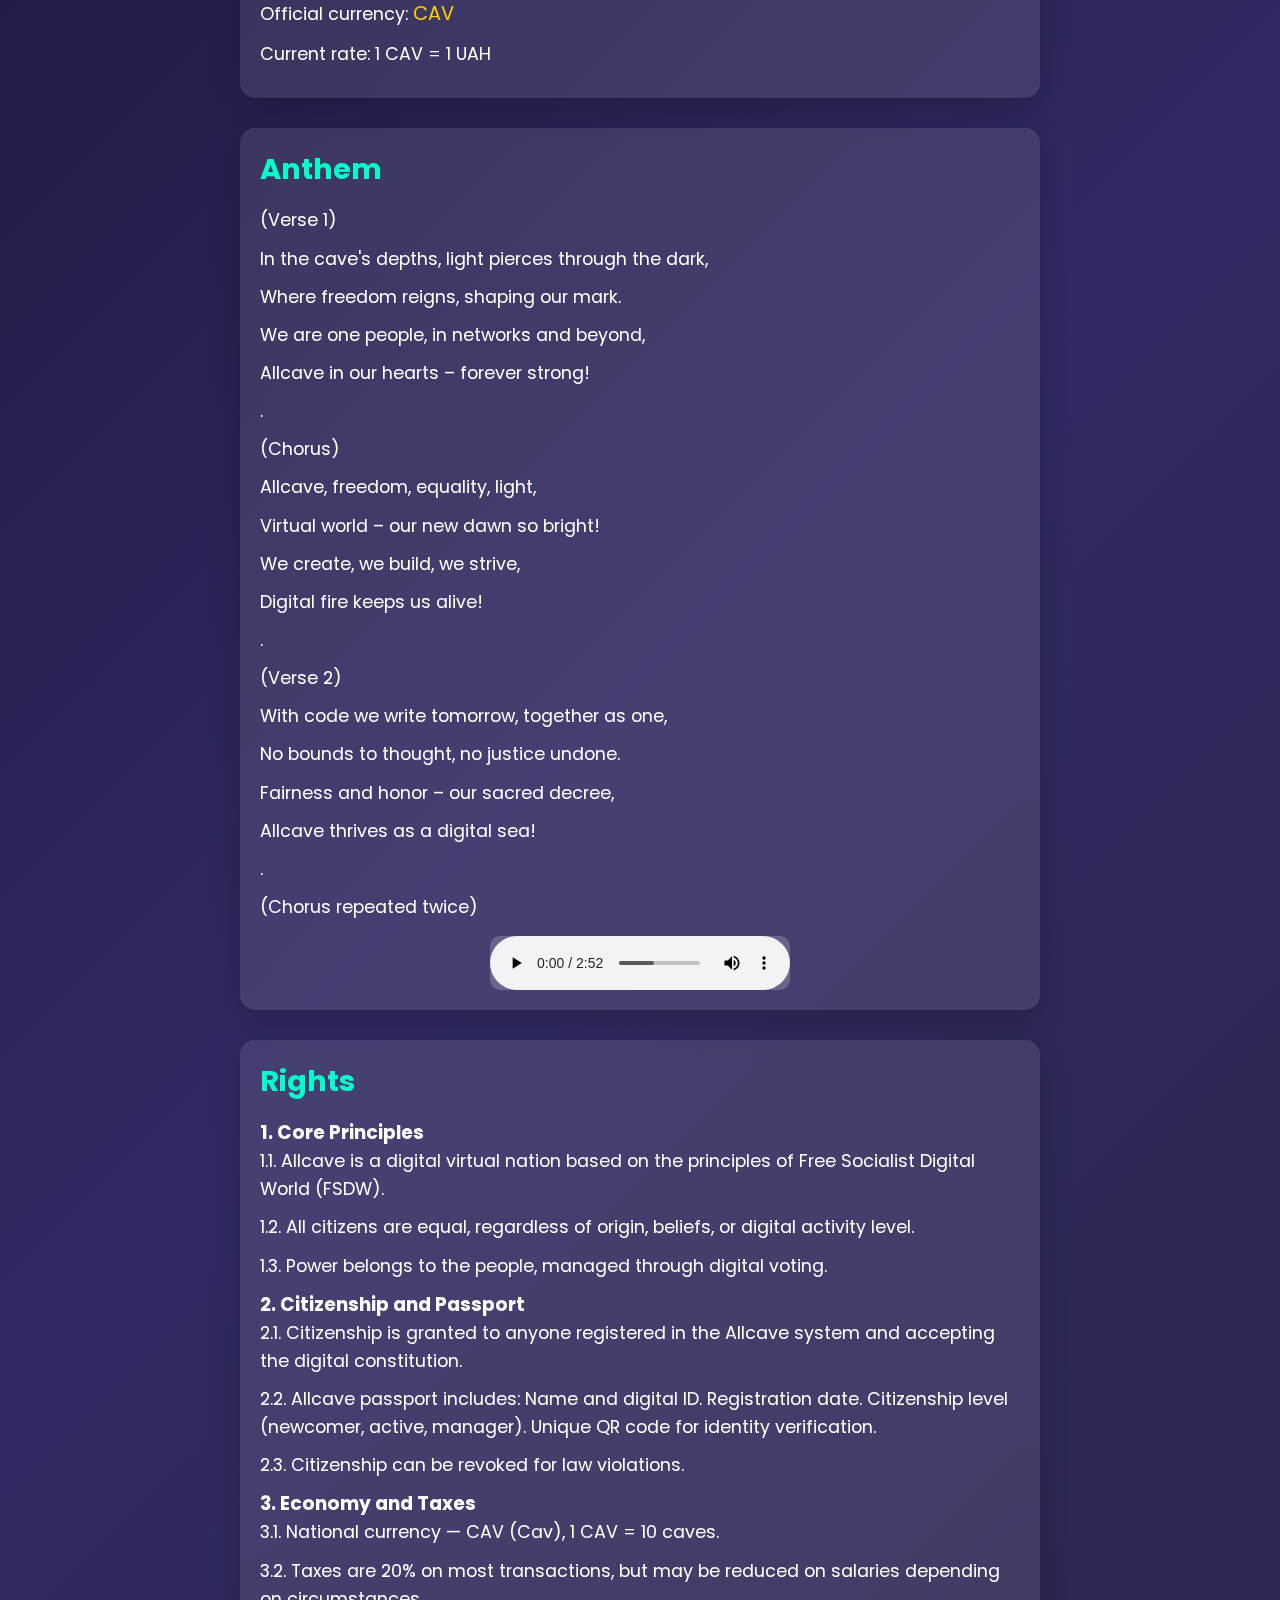
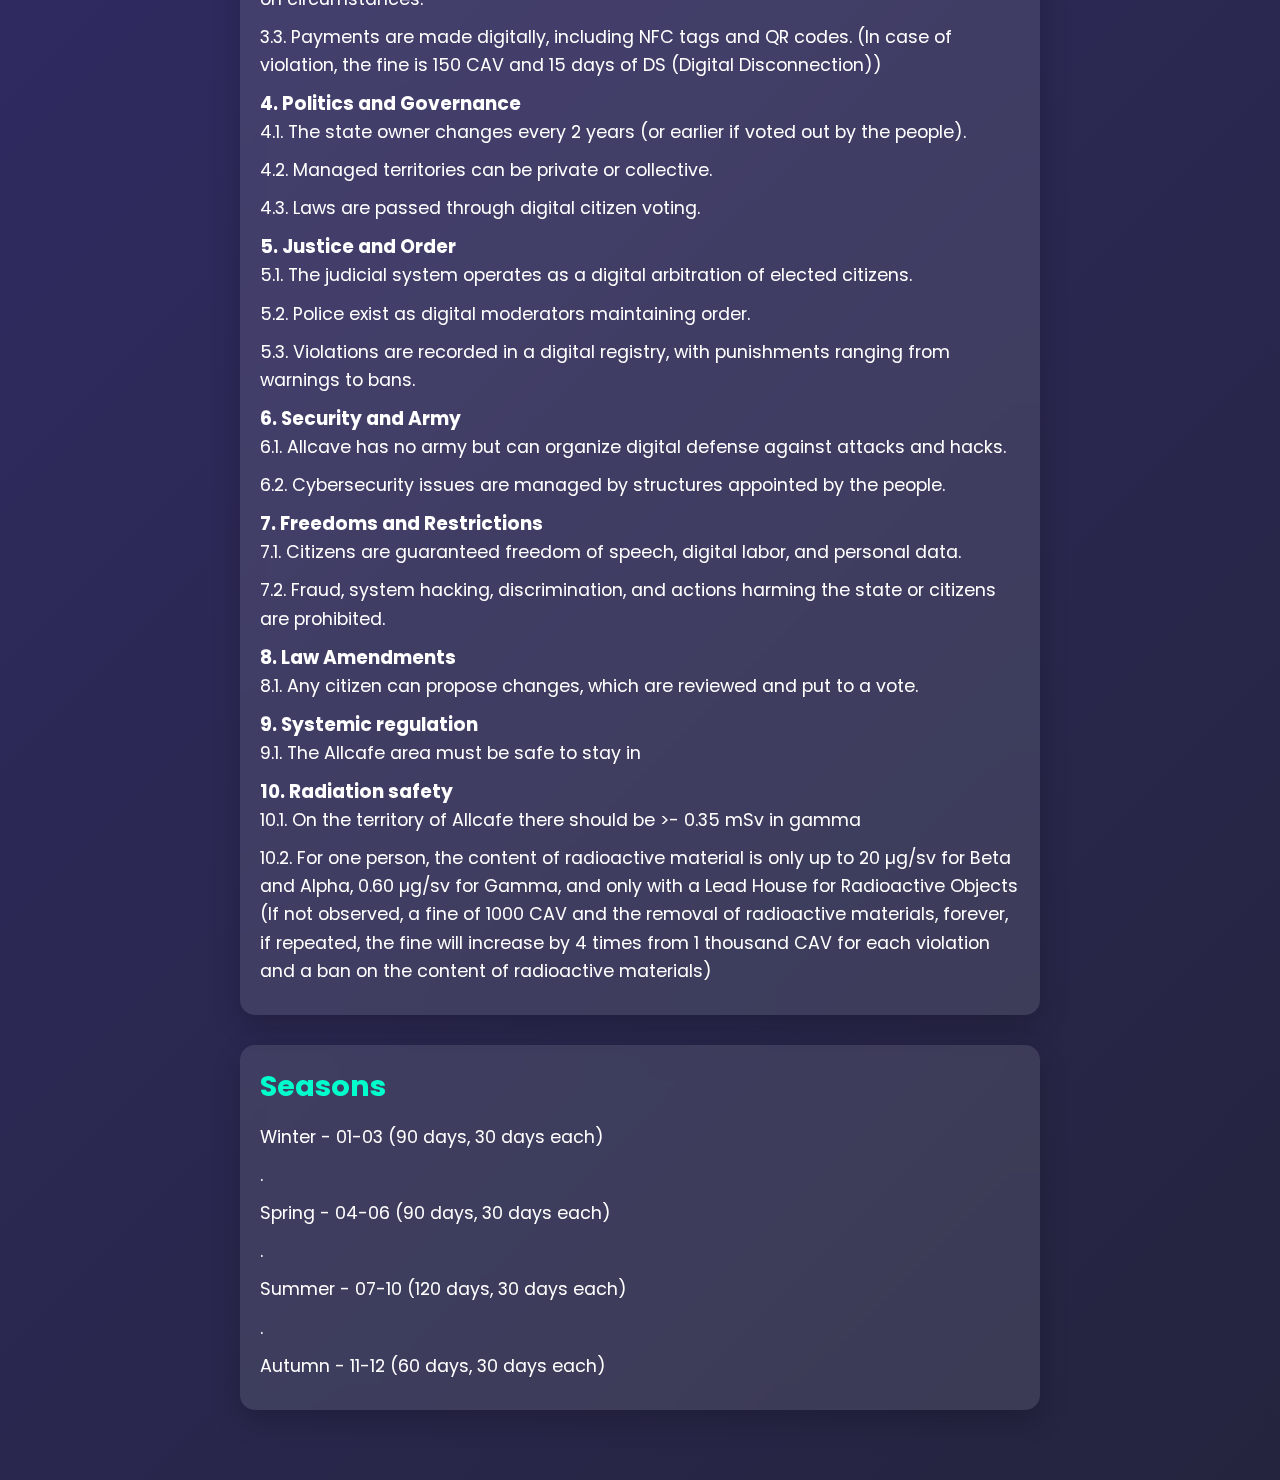
==== commit 90f703e8: "P.>PP" ====
--- a/ac-us/index.html
+++ b/ac-us/index.html
@@ -22,6 +22,7 @@
         <div class="card">
             <h2>About the Country</h2>
             <p>Allcave is a digital nation of the future, where freedom and creativity unite people. Founded in 2019.</p>
+               <p>T-Salaris — translator from Russian to Salaris, download here: https://github.com/Mavox-ID/Conver-IIO</p>
         </div>
 
         <div class="card">
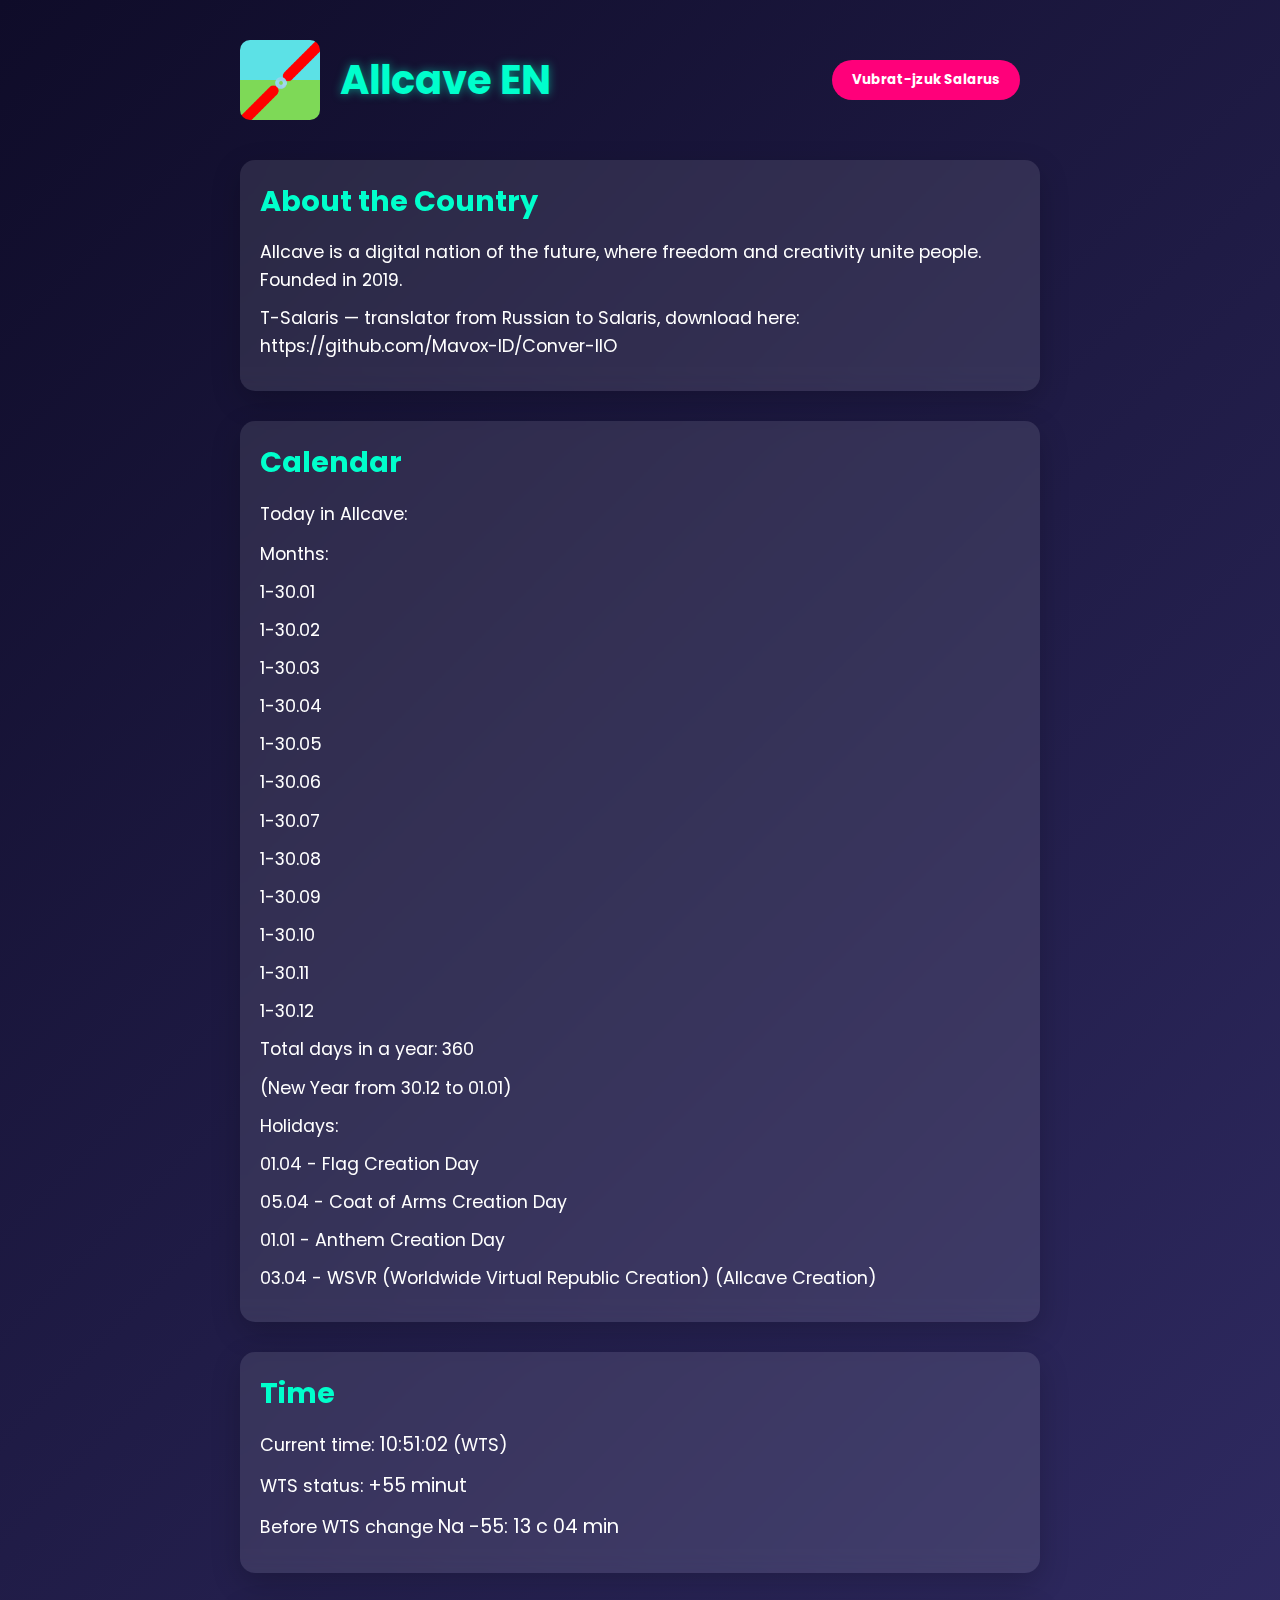
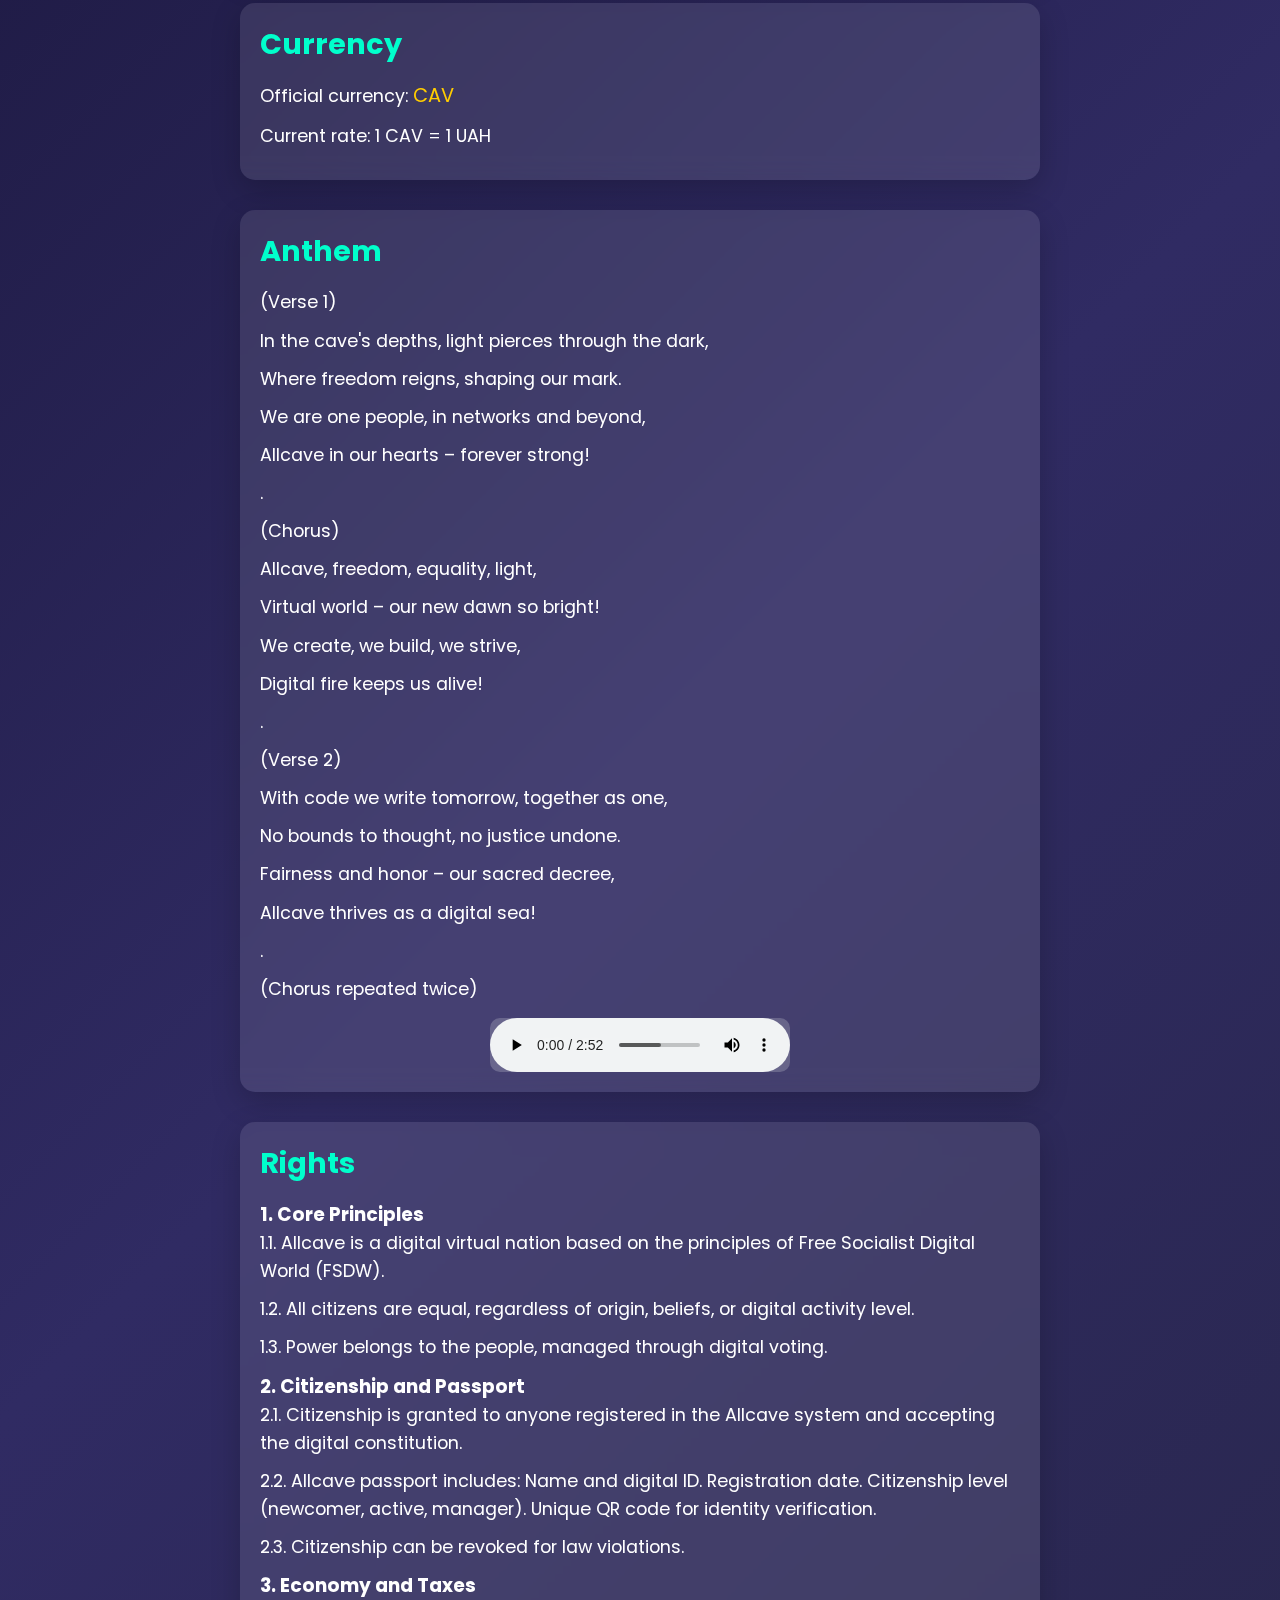
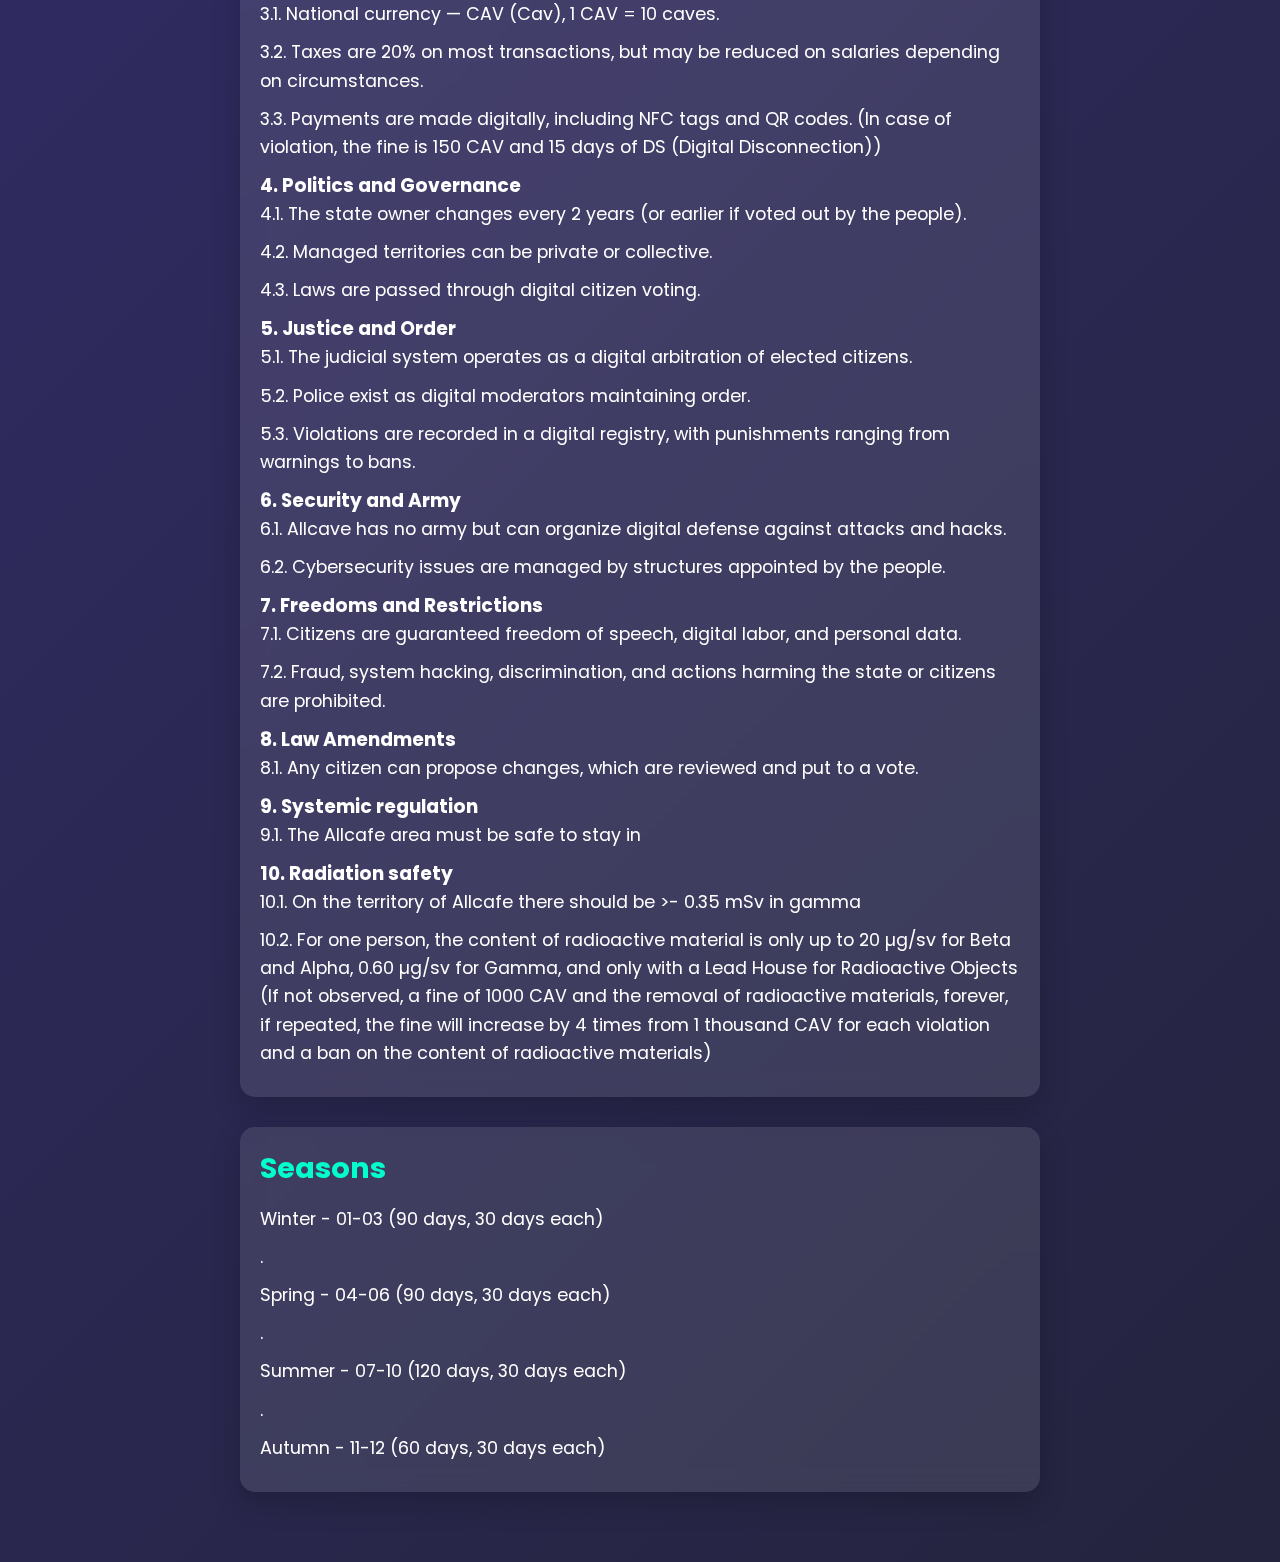
==== commit 48a9b2fb: "WTS 1.5" ====
--- a/ac-us/index.html
+++ b/ac-us/index.html
@@ -52,7 +52,9 @@
 
         <div class="card">
             <h2>Time</h2>
-            <p>Current time: <span id="time"></span></p>
+            <p>Current time: <span id="time"></span> (WTS)</p>
+            <p>WTS status: <span id="wts-status"></span></p>
+            <p>Before WTS change <span id="wts-change"></span></p>
         </div>
 
         <div class="card">
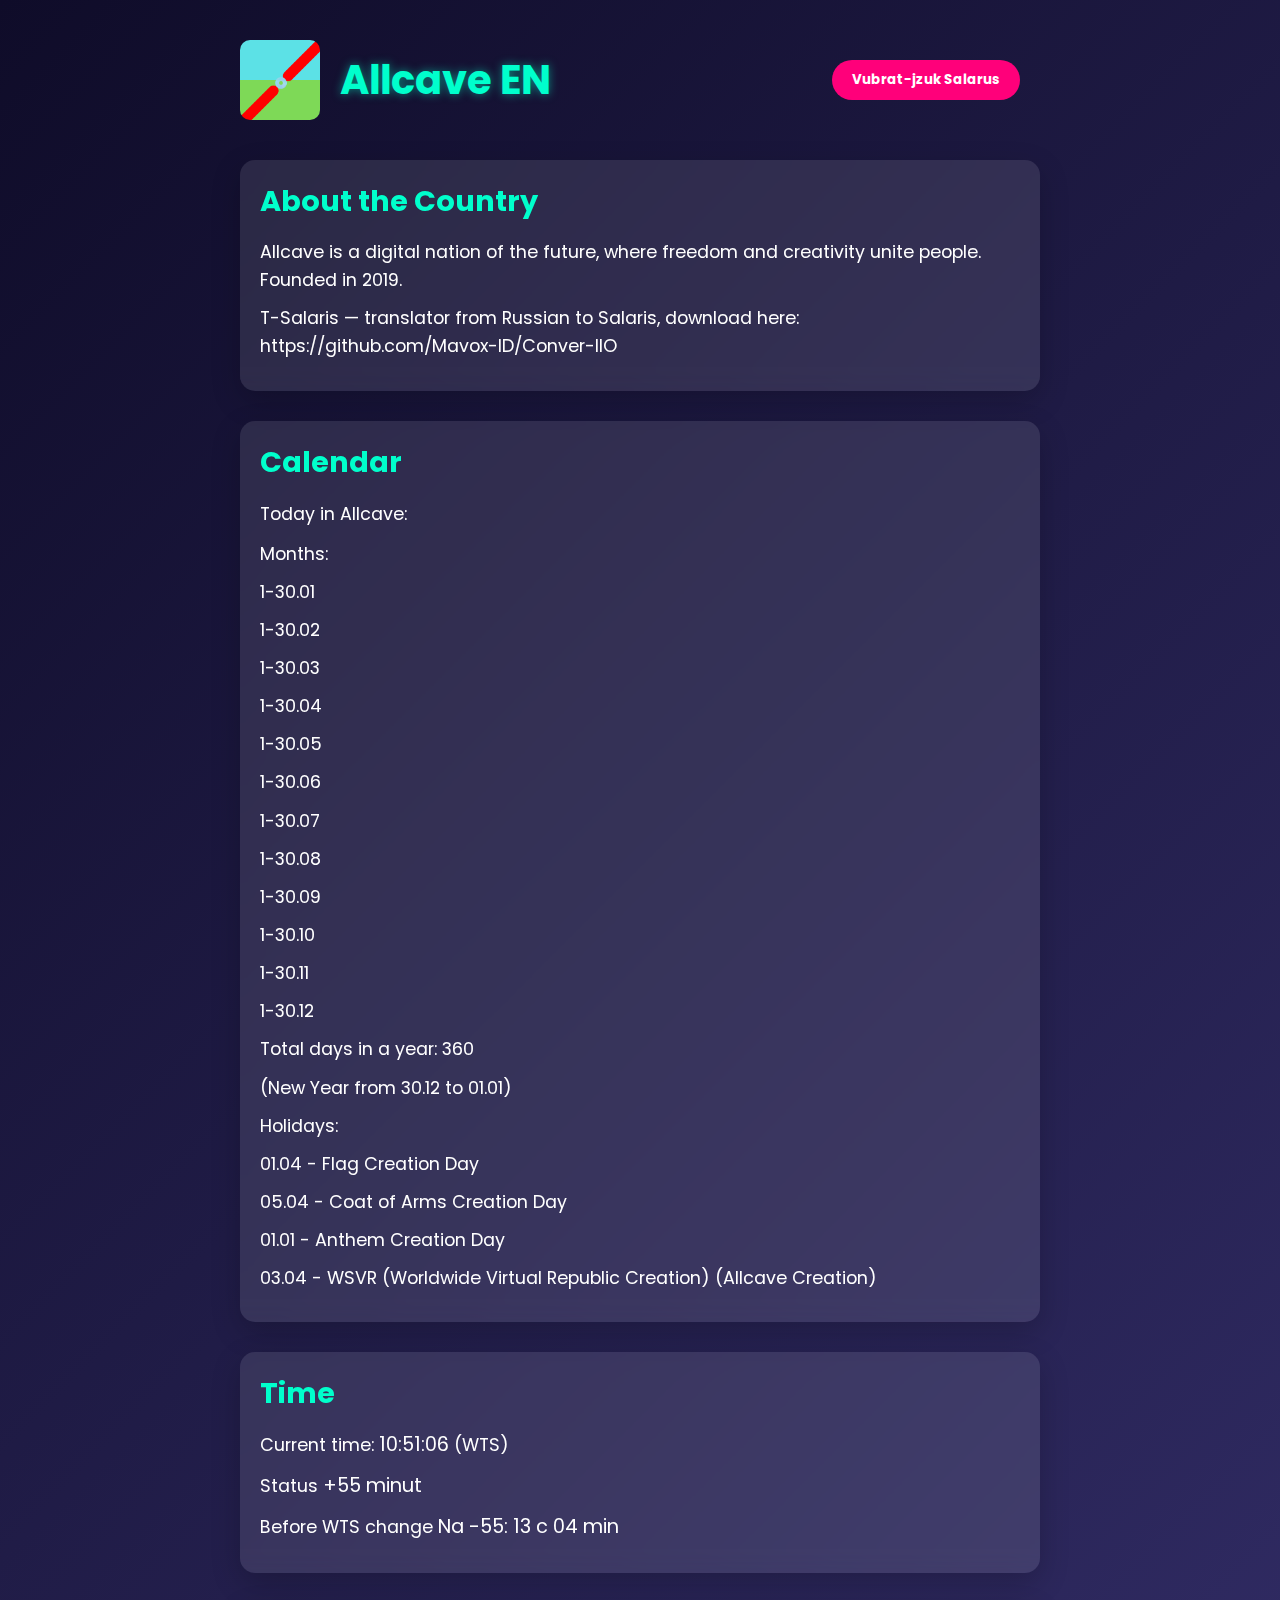
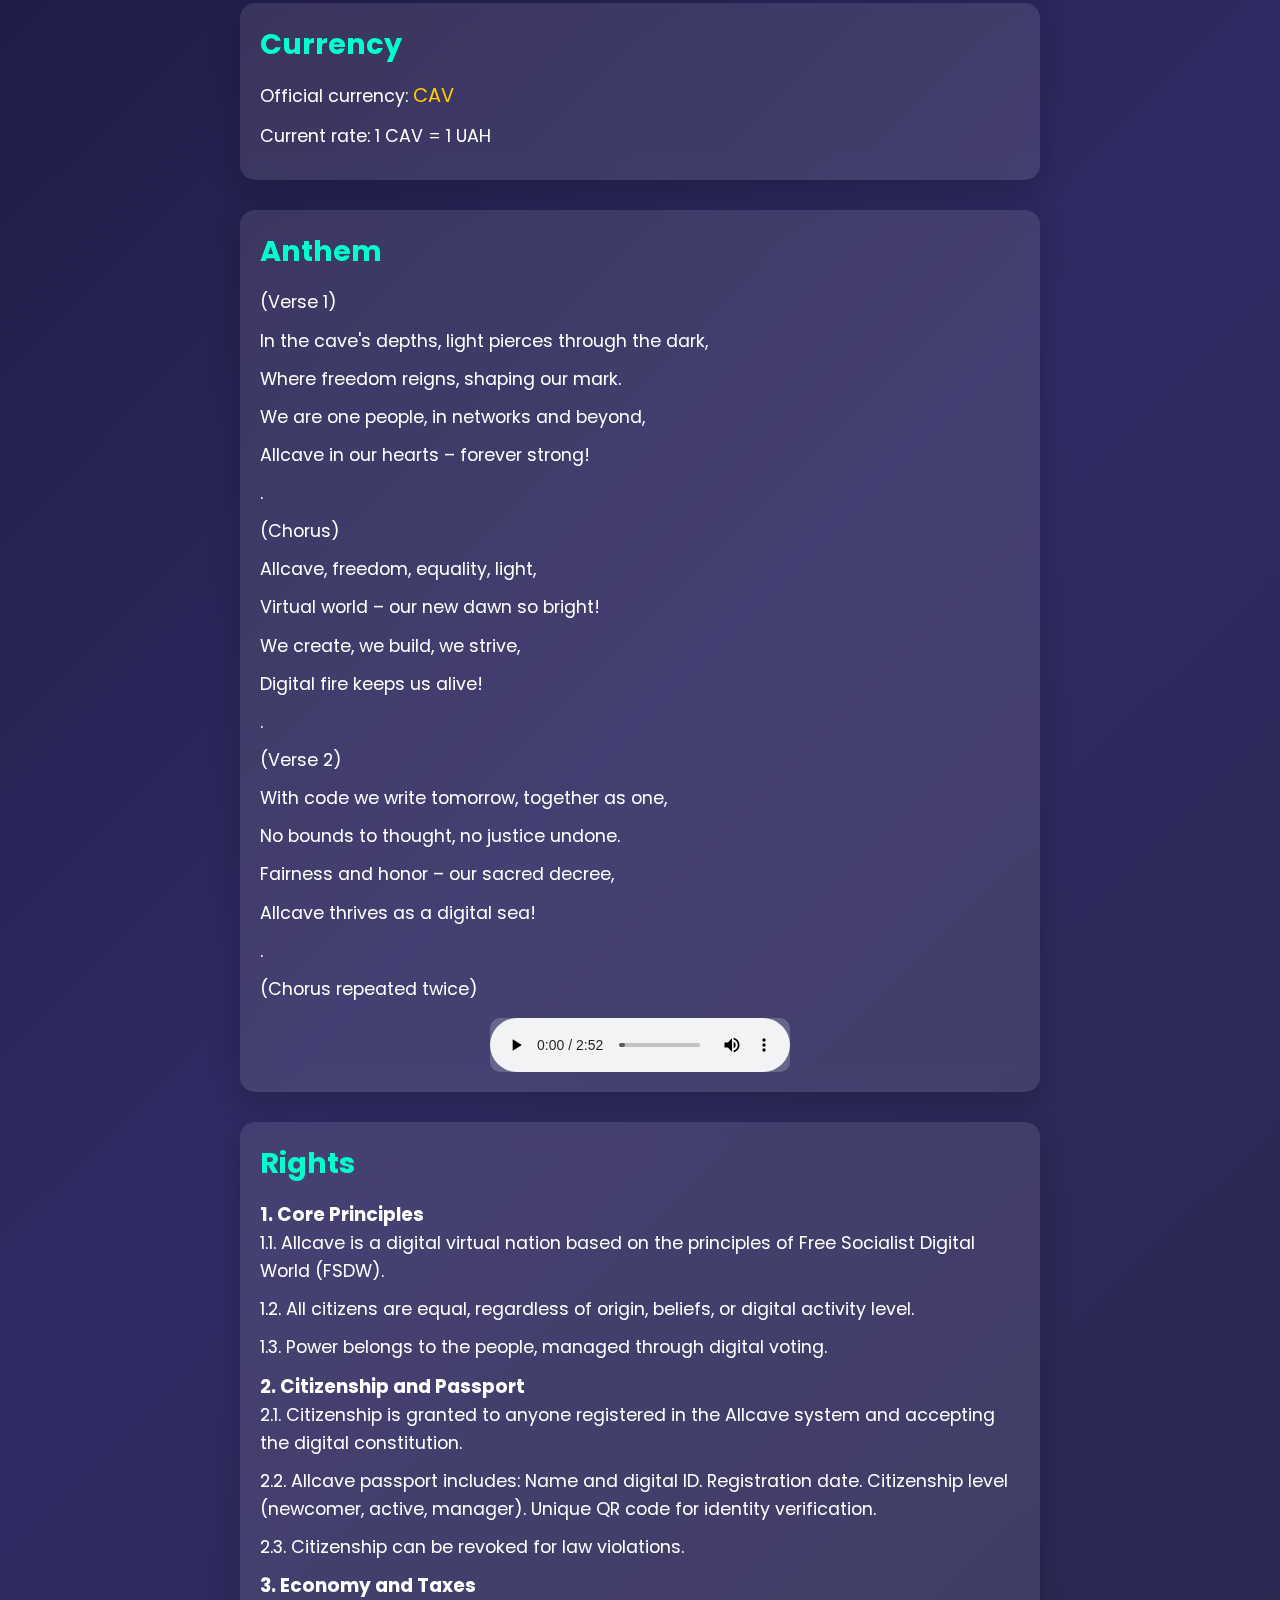
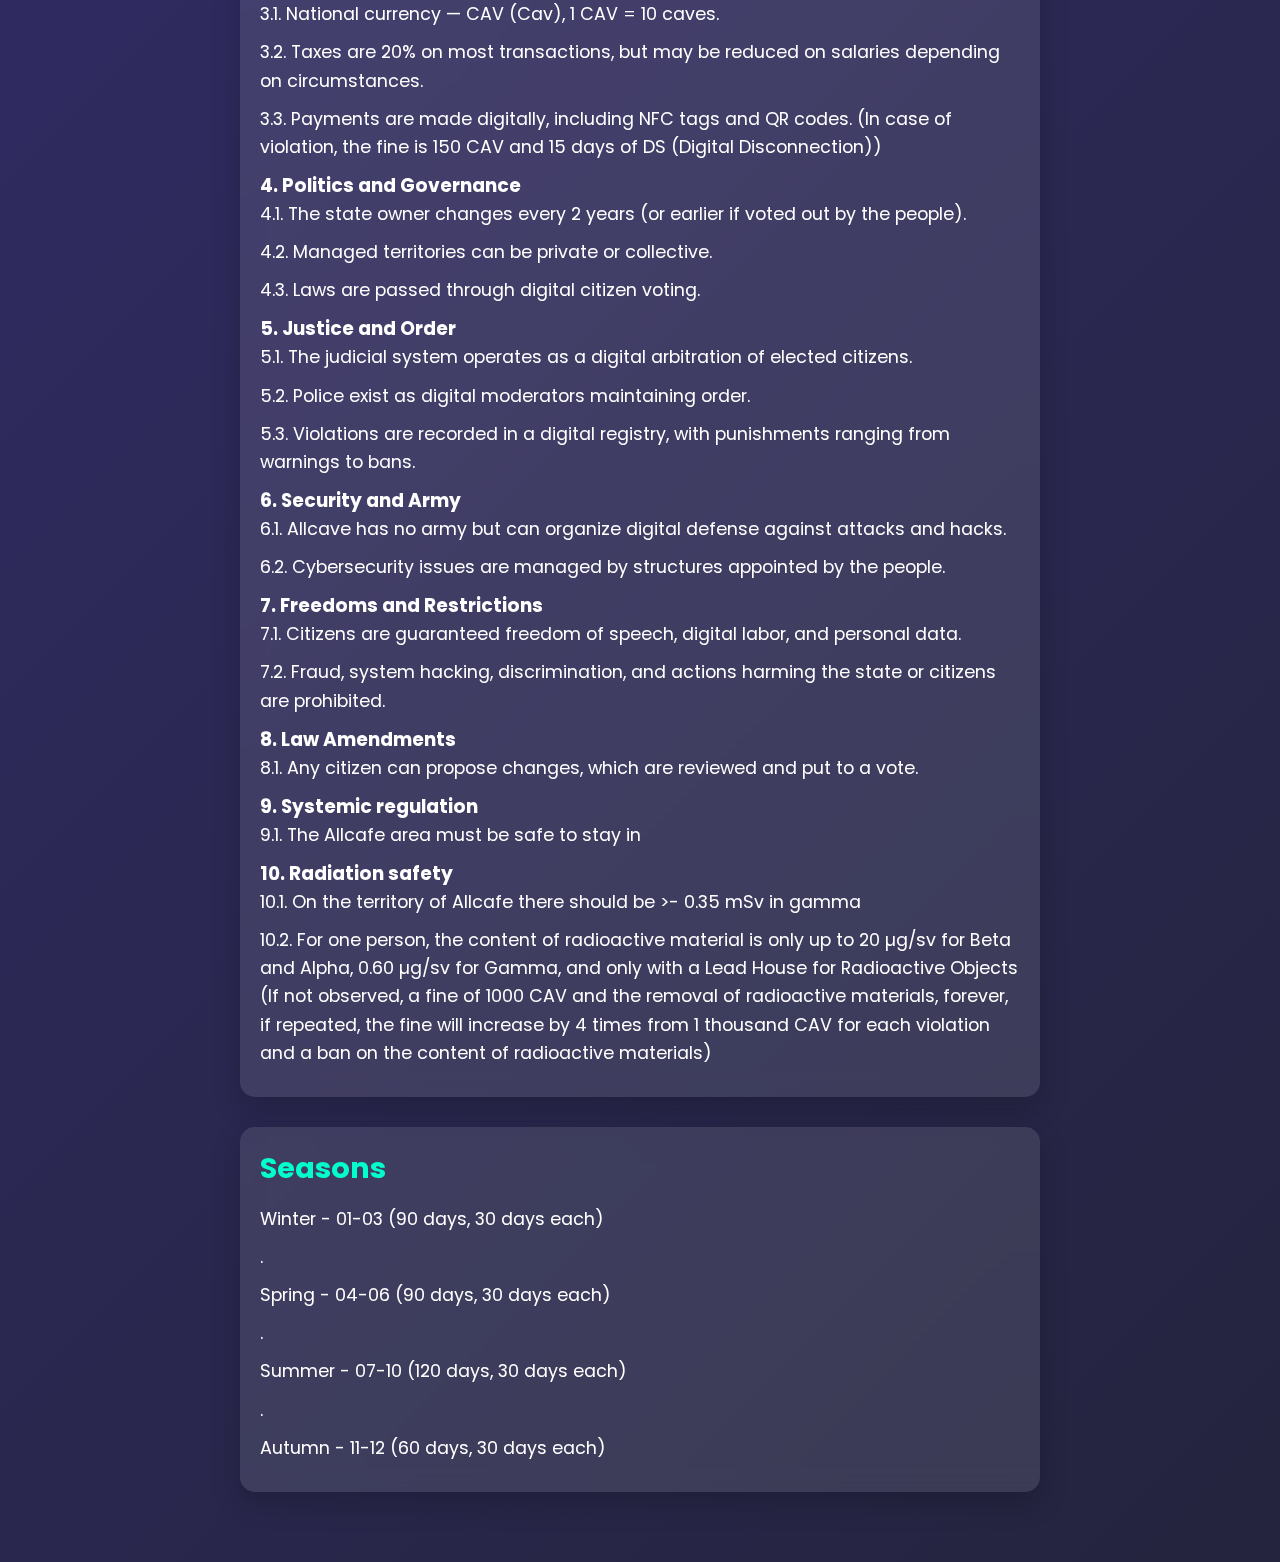
==== commit 242c812f: "WTS 2.0" ====
--- a/ac-us/index.html
+++ b/ac-us/index.html
@@ -53,7 +53,7 @@
         <div class="card">
             <h2>Time</h2>
             <p>Current time: <span id="time"></span> (WTS)</p>
-            <p>WTS status: <span id="wts-status"></span></p>
+            <p>Status <span id="wts-status"></span></p>
             <p>Before WTS change <span id="wts-change"></span></p>
         </div>
 
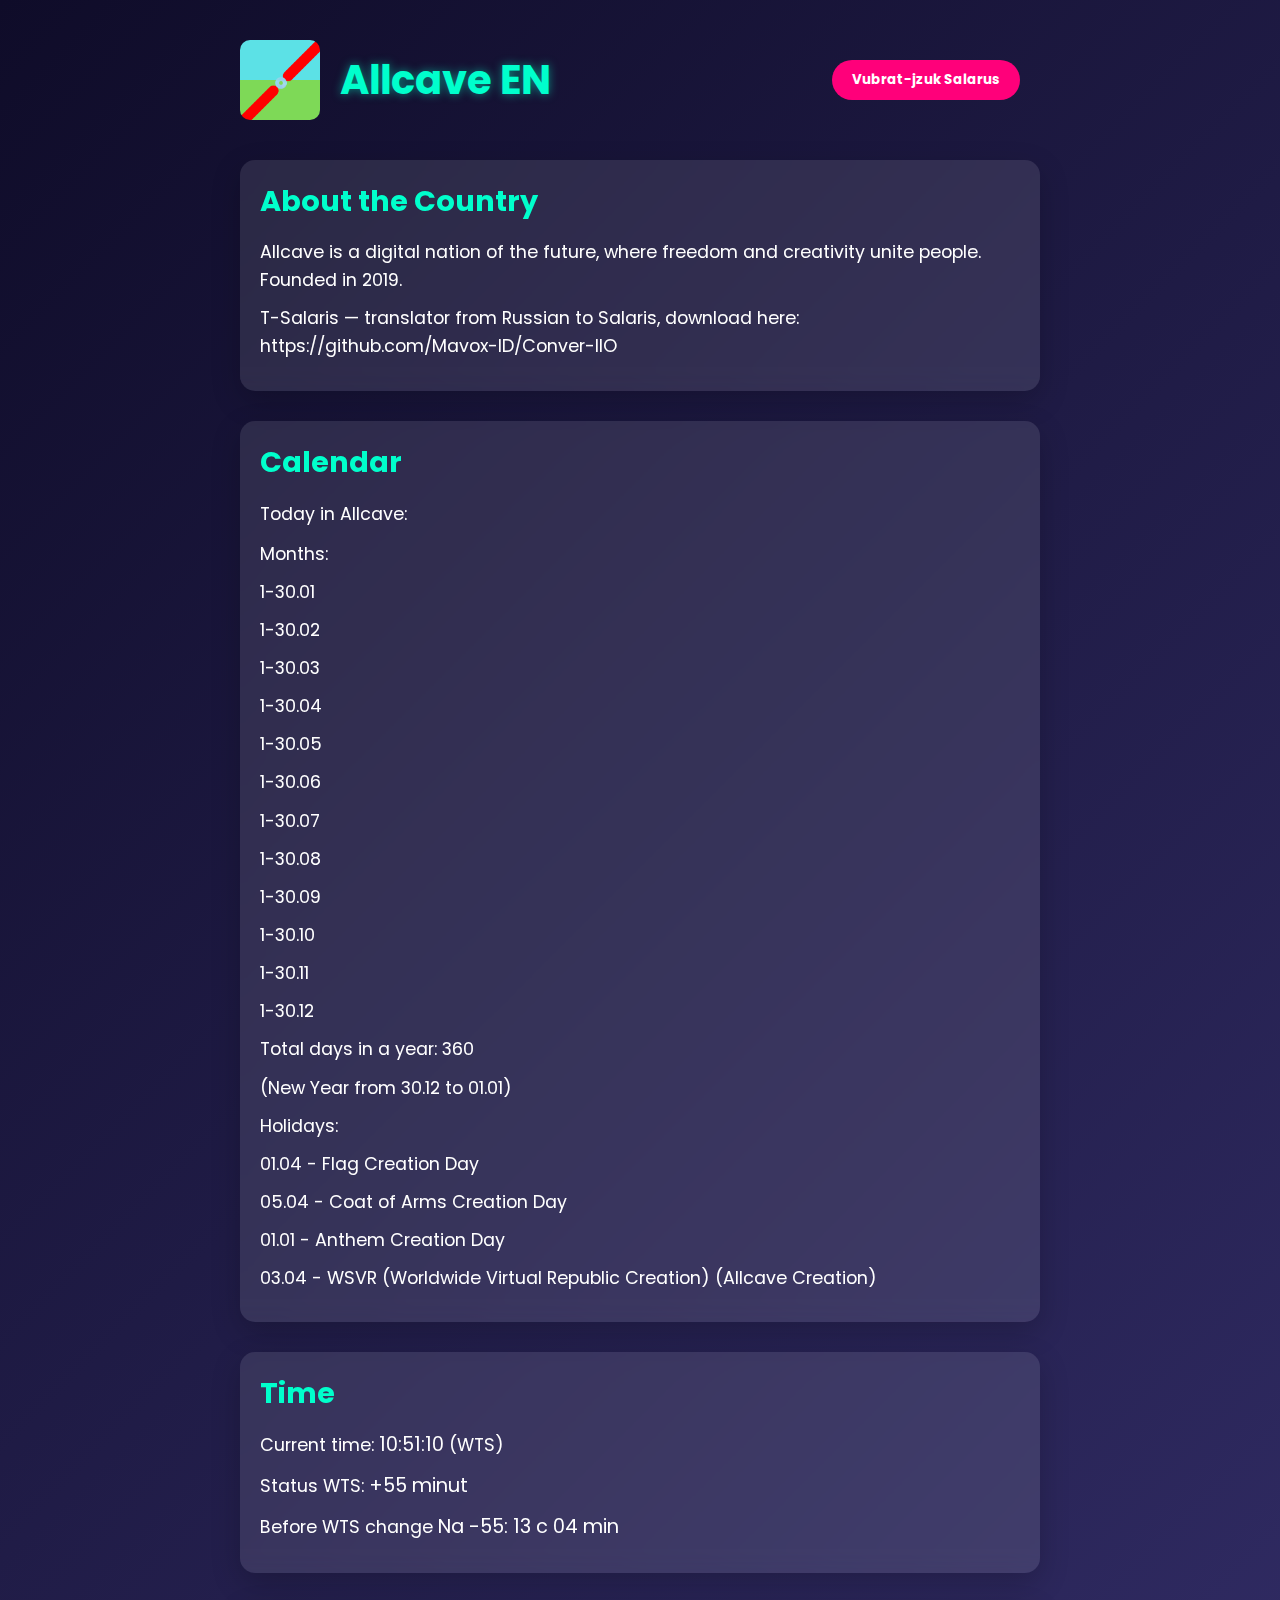
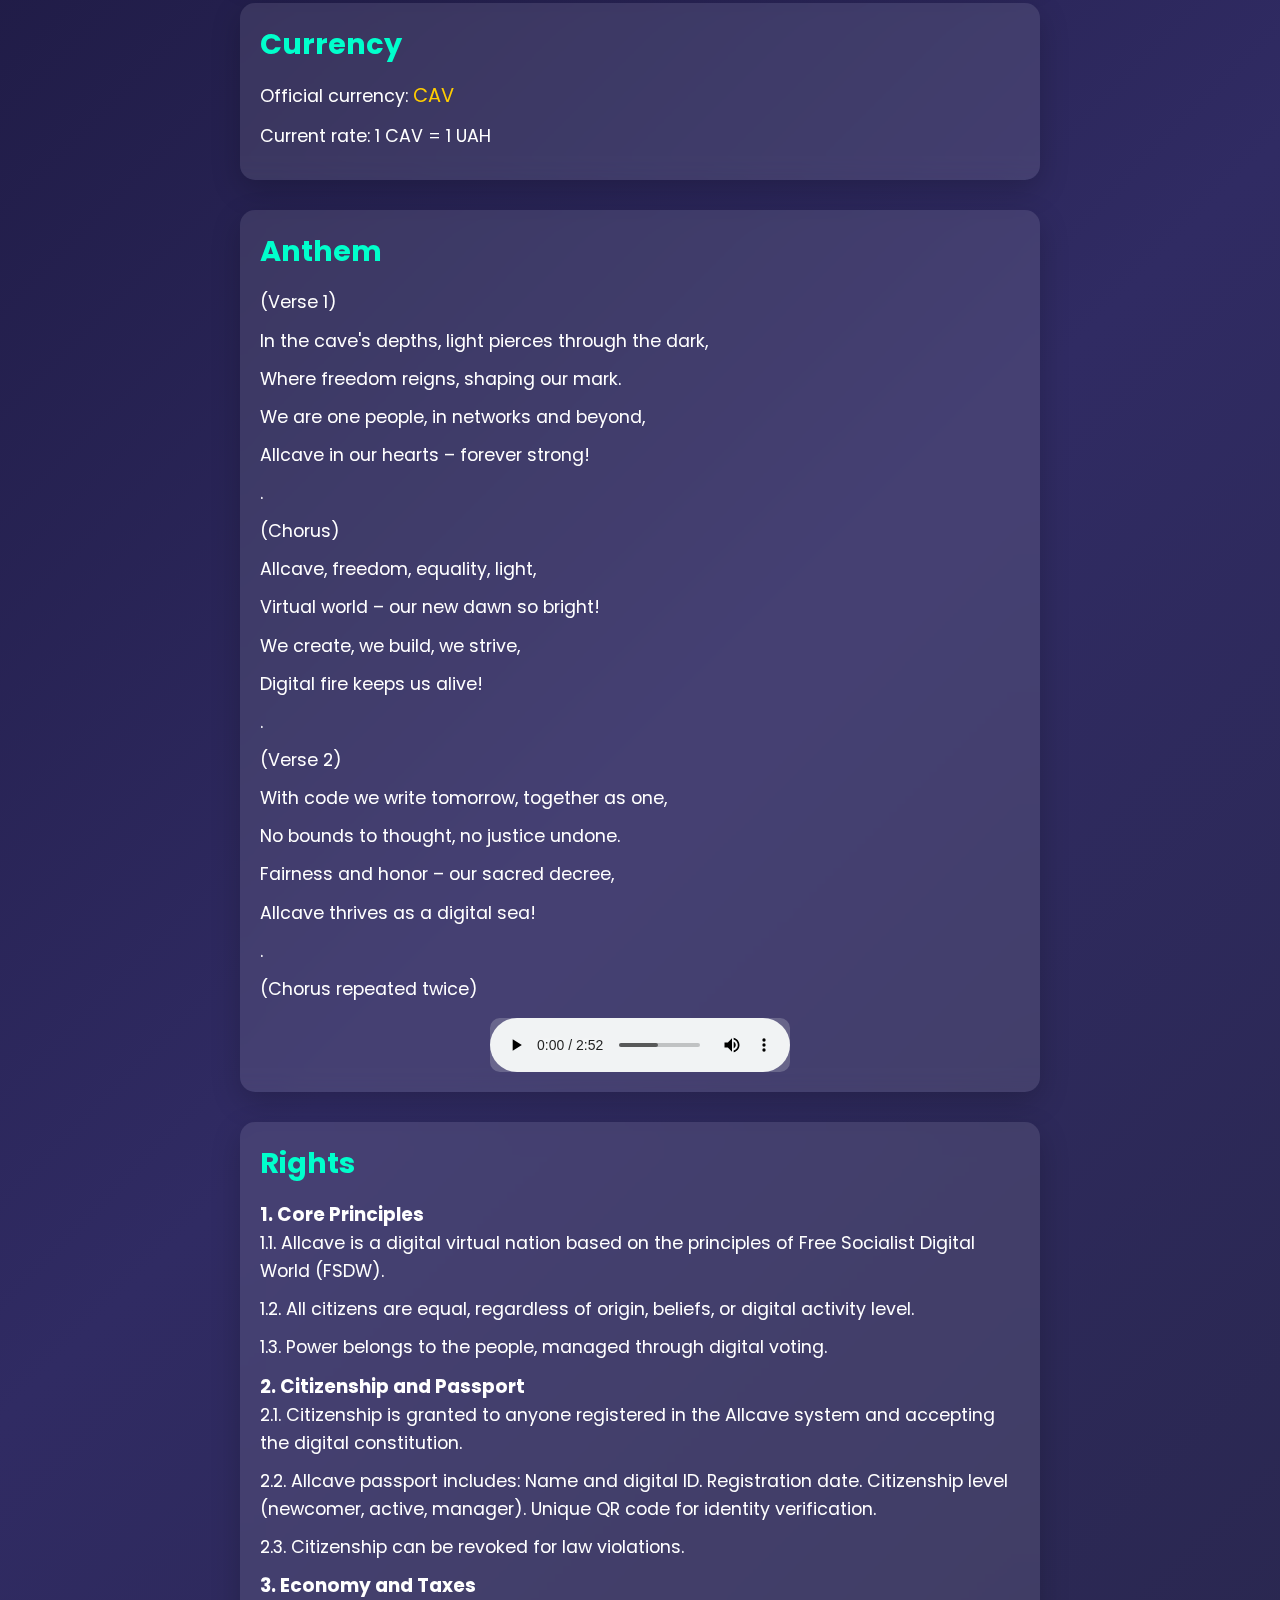
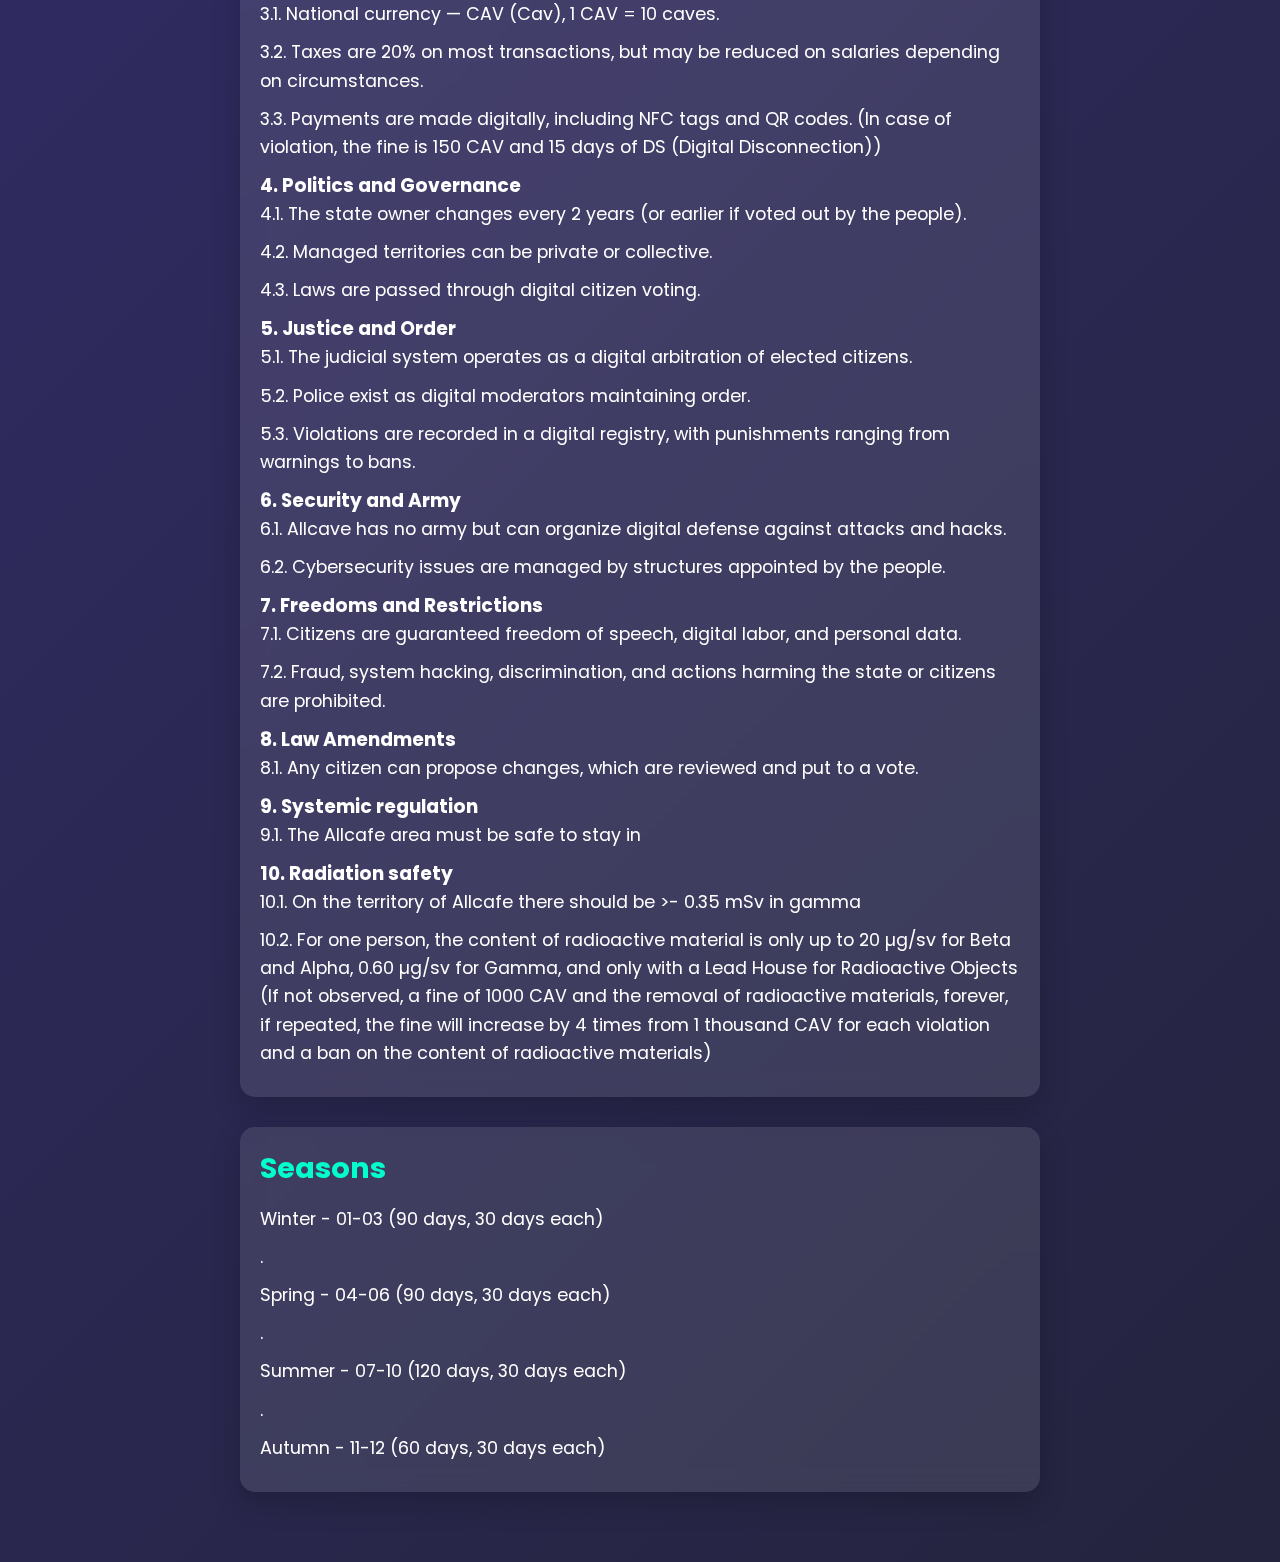
==== commit df3461f8: "WTS 2.1" ====
--- a/ac-us/index.html
+++ b/ac-us/index.html
@@ -53,7 +53,7 @@
         <div class="card">
             <h2>Time</h2>
             <p>Current time: <span id="time"></span> (WTS)</p>
-            <p>Status <span id="wts-status"></span></p>
+            <p>Status WTS: <span id="wts-status"></span></p>
             <p>Before WTS change <span id="wts-change"></span></p>
         </div>
 
